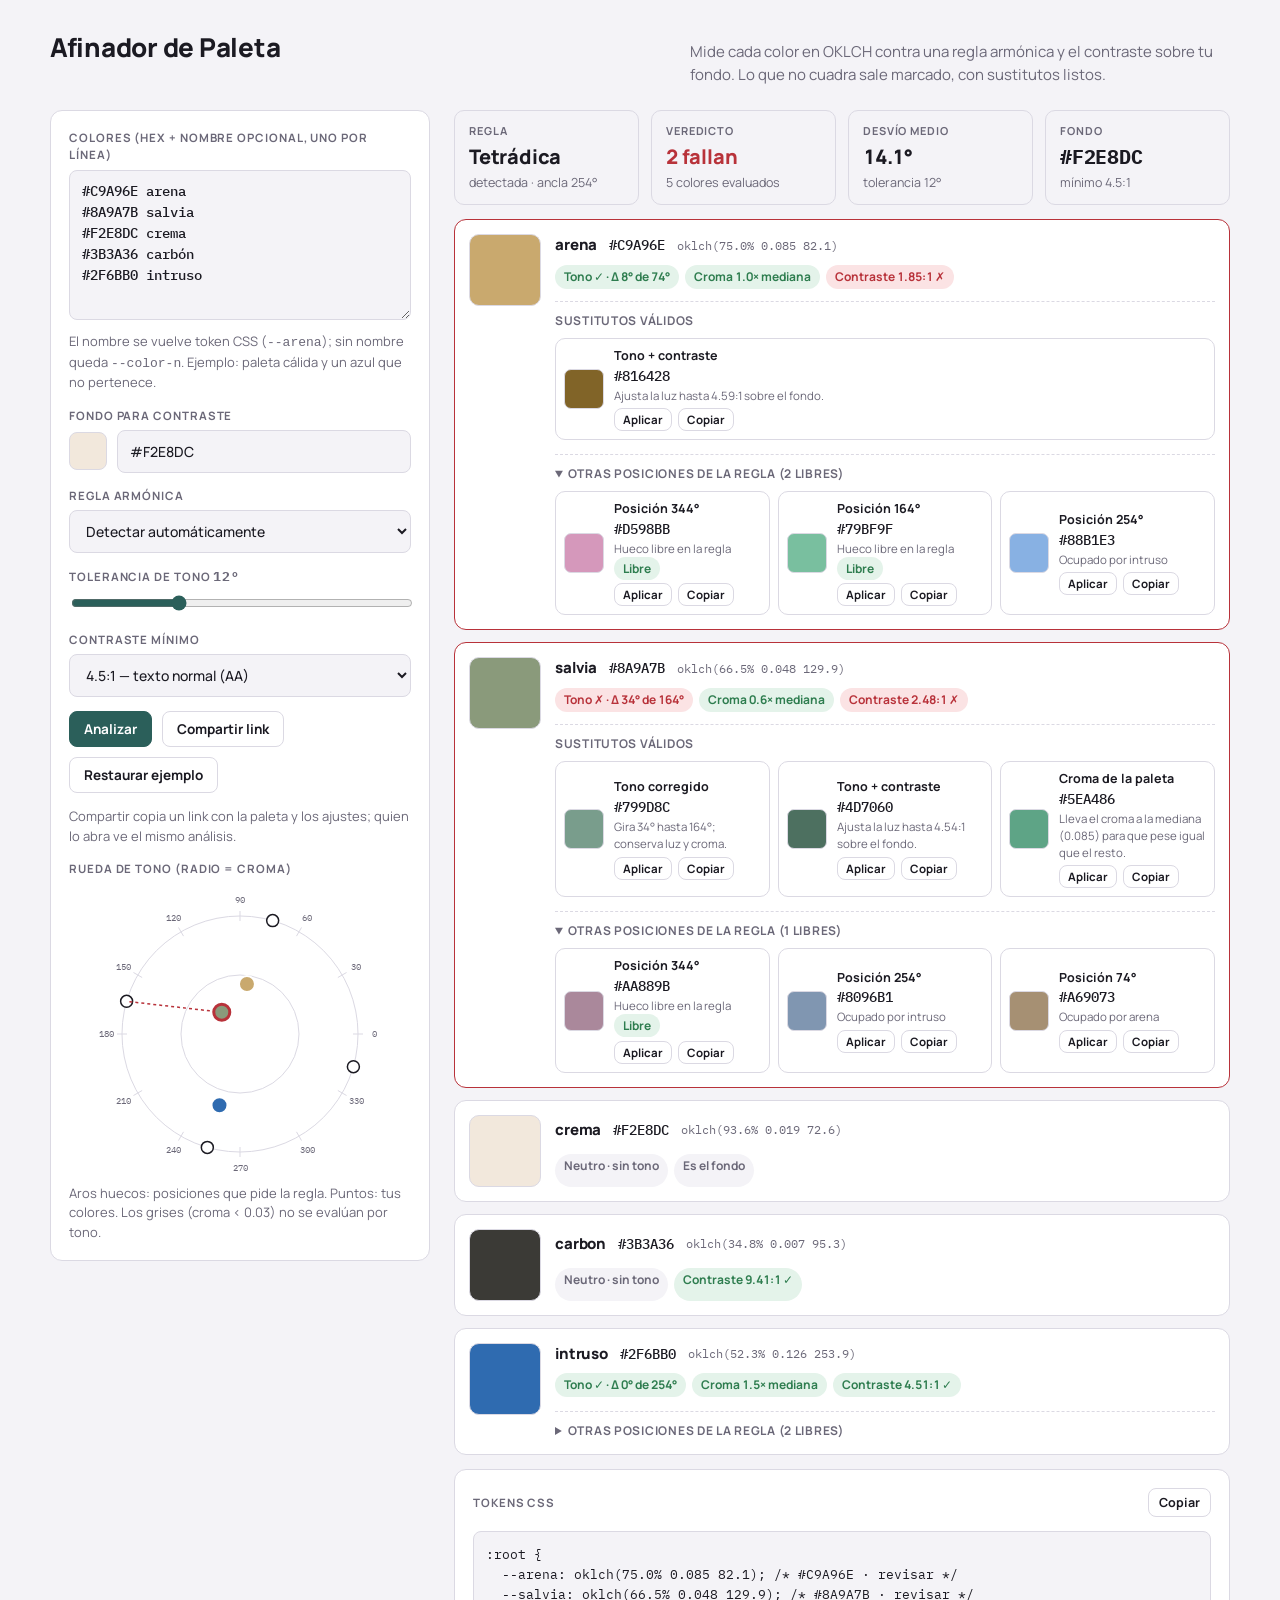
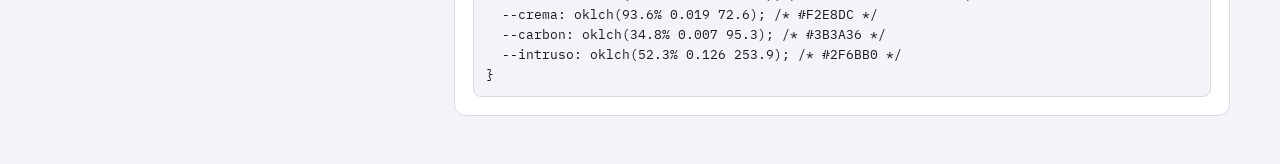
==== index.html @ 5dd2b8cd "Tokens con nombre: "#hex nombre" por línea El nombre se vuelve token CSS (--arena); sin nombre queda" ====
<!doctype html>
<html lang="es">
<head>
  <meta charset="utf-8">
  <meta name="viewport" content="width=device-width, initial-scale=1, viewport-fit=cover">
  <title>Afinador de Paleta</title>
  <meta name="description" content="Valida la armonía y el contraste de una paleta de colores en OKLCH y propone sustitutos para los colores que no cuadran.">
  <meta property="og:title" content="Afinador de Paleta">
  <meta property="og:description" content="Armonía + contraste en OKLCH, con sustitutos listos para aplicar.">
  <link rel="icon" href="data:image/svg+xml,%3Csvg xmlns='http://www.w3.org/2000/svg' viewBox='0 0 32 32'%3E%3Ccircle cx='16' cy='16' r='14' fill='%232B5F5A'/%3E%3Ccircle cx='16' cy='16' r='5' fill='%23F4F3F7'/%3E%3C/svg%3E">
  <link rel="preconnect" href="https://fonts.googleapis.com">
  <link rel="preconnect" href="https://fonts.gstatic.com" crossorigin>
  <link rel="stylesheet" href="https://fonts.googleapis.com/css2?family=Manrope:wght@500;600;700;800&family=IBM+Plex+Mono:wght@400;500&display=swap">
  <link rel="stylesheet" href="style.css">
</head>
<body>
<div class="wrap">
  <header>
    <h1>Afinador de Paleta</h1>
    <p>Mide cada color en OKLCH contra una regla armónica y el contraste sobre tu fondo. Lo que no cuadra sale marcado, con sustitutos listos.</p>
  </header>

  <div class="layout">
    <aside class="panel stack">
      <div>
        <label class="lbl" for="colors">Colores (hex + nombre opcional, uno por línea)</label>
        <textarea id="colors" spellcheck="false">#C9A96E arena
#8A9A7B salvia
#F2E8DC crema
#3B3A36 carbón
#2F6BB0 intruso</textarea>
        <p class="hint" style="margin-top:6px">El nombre se vuelve token CSS (<code>--arena</code>); sin nombre queda <code>--color-n</code>. Ejemplo: paleta cálida y un azul que no pertenece.</p>
      </div>
      <div>
        <label class="lbl" for="bg">Fondo para contraste</label>
        <div class="row">
          <div class="swatch-in" id="bgSw"></div>
          <input class="grow" type="text" id="bg" value="#F2E8DC" spellcheck="false">
        </div>
      </div>
      <div>
        <label class="lbl" for="rule">Regla armónica</label>
        <select id="rule">
          <option value="auto">Detectar automáticamente</option>
          <option value="mono">Monocromática</option>
          <option value="analog">Análoga (±30°)</option>
          <option value="comp">Complementaria (180°)</option>
          <option value="split">Complementaria dividida (150° / 210°)</option>
          <option value="tri">Triádica (120°)</option>
          <option value="tetra">Tetrádica (90°)</option>
        </select>
      </div>
      <div>
        <label class="lbl" for="tol">Tolerancia de tono <span class="tol-val" id="tolVal">12°</span></label>
        <input type="range" id="tol" min="4" max="30" step="1" value="12">
      </div>
      <div>
        <label class="lbl" for="wcag">Contraste mínimo</label>
        <select id="wcag">
          <option value="3">3:1 — texto grande / UI (AA)</option>
          <option value="4.5" selected>4.5:1 — texto normal (AA)</option>
          <option value="7">7:1 — texto normal (AAA)</option>
        </select>
      </div>
      <div class="row">
        <button class="primary" id="run">Analizar</button>
        <button id="share">Compartir link</button>
        <button id="reset">Restaurar ejemplo</button>
      </div>
      <p class="hint">Compartir copia un link con la paleta y los ajustes; quien lo abra ve el mismo análisis.</p>
      <div>
        <label class="lbl">Rueda de tono (radio = croma)</label>
        <svg class="wheel" id="wheel" viewBox="0 0 300 300" role="img" aria-label="Rueda de tono con los colores de la paleta"></svg>
        <p class="hint">Aros huecos: posiciones que pide la regla. Puntos: tus colores. Los grises (croma &lt; 0.03) no se evalúan por tono.</p>
      </div>
    </aside>

    <main class="stack">
      <div class="summary" id="summary"></div>
      <div class="cards" id="cards"></div>
      <div class="panel stack">
        <div class="row" style="justify-content:space-between">
          <label class="lbl" style="margin:0">Tokens CSS</label>
          <button class="small" id="copyCss">Copiar</button>
        </div>
        <pre id="css"></pre>
      </div>
    </main>
  </div>
</div>
<div class="toast" id="toast">Copiado</div>
<script src="app.js"></script>
</body>
</html>
---- style.css ----
:root { color-scheme: light; padding-top: env(safe-area-inset-top, 0px); padding-bottom: env(safe-area-inset-bottom, 0px); }
body { margin: 0; }
img { max-width: 100%; }
[hidden] { display: none !important; }

/* Layout: two-column workbench — controls + rueda a la izquierda, veredicto por color a la derecha; apila en móvil */
  :root {
    --bg: #F4F3F7;
    --panel: #FFFFFF;
    --fg: #1B1A22;
    --muted: #6B6878;
    --line: #DBD9E3;
    --accent: #2B5F5A;
    --accent-ink: #FFFFFF;
    --ok: #2E7D4F;
    --warn: #B7791F;
    --bad: #B8323A;
    --ok-bg: #E4F3EA;
    --warn-bg: #FBF0DA;
    --bad-bg: #FBE3E4;
    --font: "Manrope", "Avenir Next", "Segoe UI", system-ui, sans-serif;
    --mono: "IBM Plex Mono", "SFMono-Regular", Menlo, Consolas, monospace;
  }
  @media (prefers-color-scheme: dark) {
    :root:not([data-theme="light"]) {
      --bg: #15141A; --panel: #1E1D25; --fg: #ECEAF2; --muted: #9D9AAB; --line: #33313D;
      --accent: #7FC7BE; --accent-ink: #0F1F1D;
      --ok: #6FCB93; --warn: #E2B35A; --bad: #F08A90;
      --ok-bg: #1D3327; --warn-bg: #3A2E14; --bad-bg: #3D1F22;
      color-scheme: dark;
    }
  }
  :root[data-theme="dark"] {
    --bg: #15141A; --panel: #1E1D25; --fg: #ECEAF2; --muted: #9D9AAB; --line: #33313D;
    --accent: #7FC7BE; --accent-ink: #0F1F1D;
    --ok: #6FCB93; --warn: #E2B35A; --bad: #F08A90;
    --ok-bg: #1D3327; --warn-bg: #3A2E14; --bad-bg: #3D1F22;
    color-scheme: dark;
  }
  * { box-sizing: border-box; }
  body {
    background: var(--bg); color: var(--fg); font-family: var(--font); font-size: 15px; line-height: 1.5;
    padding-left: max(16px, env(safe-area-inset-left, 0px));
    padding-right: max(16px, env(safe-area-inset-right, 0px));
    padding-block: 28px 48px;
  }
  .wrap { max-width: 1180px; margin: 0 auto; display: grid; gap: 24px; }
  header { display: flex; flex-wrap: wrap; align-items: baseline; justify-content: space-between; gap: 8px 24px; }
  h1 { font-size: 26px; font-weight: 800; letter-spacing: -0.01em; margin: 0; text-wrap: balance; }
  header p { margin: 0; color: var(--muted); max-width: 60ch; }
  .layout { display: grid; grid-template-columns: minmax(300px, 380px) 1fr; gap: 24px; align-items: start; }
  @media (max-width: 820px) { .layout { grid-template-columns: 1fr; } }
  .panel { background: var(--panel); border: 1px solid var(--line); border-radius: 12px; padding: 18px; min-width: 0; }
  .stack { display: grid; gap: 14px; }
  label.lbl { display: block; font-size: 11.5px; font-weight: 700; letter-spacing: 0.08em; text-transform: uppercase; color: var(--muted); margin-bottom: 6px; }
  textarea, select, input[type="text"] {
    width: 100%; font: 500 14px/1.5 var(--mono); color: var(--fg); background: var(--bg);
    border: 1px solid var(--line); border-radius: 8px; padding: 10px 12px;
  }
  textarea { min-height: 150px; resize: vertical; }
  select, input[type="text"] { font-family: var(--font); }
  input[type="range"] { width: 100%; accent-color: var(--accent); }
  :is(textarea, select, input, button):focus-visible { outline: 2px solid var(--accent); outline-offset: 2px; }
  .row { display: flex; gap: 10px; align-items: center; flex-wrap: wrap; }
  .row > * { min-width: 0; }
  .grow { flex: 1 1 120px; }
  .swatch-in { width: 38px; height: 38px; border-radius: 8px; border: 1px solid var(--line); flex: none; }
  button {
    font: 700 13.5px var(--font); color: var(--fg); background: var(--panel); border: 1px solid var(--line);
    border-radius: 8px; padding: 8px 14px; cursor: pointer;
  }
  button.primary { background: var(--accent); color: var(--accent-ink); border-color: var(--accent); }
  button.small { padding: 5px 10px; font-size: 12.5px; }
  button:hover { filter: brightness(0.96); }
  .tol-val { font-family: var(--mono); font-size: 13px; color: var(--muted); font-variant-numeric: tabular-nums; }
  .hint { font-size: 13px; color: var(--muted); margin: 0; }

  /* Rueda */
  .wheel { width: 100%; max-width: 300px; margin: 0 auto; display: block; }
  .wheel text { font-family: var(--mono); font-size: 9px; fill: var(--muted); }
  .wheel .ring { fill: none; stroke: var(--line); stroke-width: 1; }
  .wheel .tick { stroke: var(--line); }
  .wheel .target { fill: var(--panel); stroke: var(--fg); stroke-width: 1.5; }
  .wheel .dot { stroke: var(--panel); stroke-width: 2; }
  .wheel .dot.bad { stroke: var(--bad); stroke-width: 3; }
  .wheel .link { stroke: var(--bad); stroke-width: 1.5; stroke-dasharray: 3 3; }

  /* Resumen */
  .summary { display: grid; grid-template-columns: repeat(auto-fit, minmax(150px, 1fr)); gap: 12px; }
  .stat { border: 1px solid var(--line); border-radius: 10px; padding: 12px 14px; display: grid; gap: 2px; min-width: 0; }
  .stat .k { font-size: 11px; letter-spacing: 0.08em; text-transform: uppercase; color: var(--muted); font-weight: 700; }
  .stat .v { font-size: 20px; font-weight: 800; letter-spacing: -0.01em; font-variant-numeric: tabular-nums; }
  .stat .s { font-size: 12.5px; color: var(--muted); overflow-wrap: anywhere; }

  /* Tarjetas de color */
  .cards { display: grid; gap: 12px; }
  .card { display: grid; grid-template-columns: 72px 1fr; gap: 14px; border: 1px solid var(--line); border-radius: 12px; padding: 14px; background: var(--panel); min-width: 0; }
  .card.fail { border-color: var(--bad); }
  .card .sw { height: 72px; border-radius: 10px; border: 1px solid var(--line); }
  .card .meta { display: grid; gap: 8px; min-width: 0; }
  .card .top { display: flex; flex-wrap: wrap; align-items: center; gap: 6px 12px; }
  .hex { font-family: var(--mono); font-weight: 500; font-size: 14px; }
  .card .name { font-weight: 800; font-size: 15px; letter-spacing: -0.01em; }
  .okl { font-family: var(--mono); font-size: 12px; color: var(--muted); font-variant-numeric: tabular-nums; }
  .chips { display: flex; flex-wrap: wrap; gap: 6px; }
  .chip { font-size: 12px; font-weight: 700; padding: 3px 9px; border-radius: 999px; font-variant-numeric: tabular-nums; }
  .chip.ok { background: var(--ok-bg); color: var(--ok); }
  .chip.warn { background: var(--warn-bg); color: var(--warn); }
  .chip.bad { background: var(--bad-bg); color: var(--bad); }
  .chip.neutral { background: var(--bg); color: var(--muted); }
  .sugg { display: grid; gap: 8px; margin-top: 4px; padding-top: 10px; border-top: 1px dashed var(--line); }
  .sugg h4 { margin: 0; font-size: 12px; letter-spacing: 0.06em; text-transform: uppercase; color: var(--muted); }
  .opts { display: grid; grid-template-columns: repeat(auto-fit, minmax(170px, 1fr)); gap: 8px; }
  .opt { display: grid; grid-template-columns: 40px 1fr; gap: 10px; align-items: center; border: 1px solid var(--line); border-radius: 10px; padding: 8px; min-width: 0; }
  .opt .sw { height: 40px; border-radius: 7px; border: 1px solid var(--line); }
  .opt .t { font-size: 12.5px; font-weight: 700; }
  .opt .why { font-size: 11.5px; color: var(--muted); }
  .opt .acts { display: flex; gap: 6px; margin-top: 4px; flex-wrap: wrap; }
  .opt .acts button { padding: 3px 8px; font-size: 11.5px; }
  .opt.twin { border-style: dashed; }
  .alts { margin-top: 6px; padding-top: 10px; border-top: 1px dashed var(--line); }
  .alts summary { cursor: pointer; font-size: 12px; font-weight: 700; letter-spacing: 0.06em; text-transform: uppercase; color: var(--muted); }
  .alts summary:focus-visible { outline: 2px solid var(--accent); outline-offset: 2px; border-radius: 4px; }

  /* Export */
  pre { margin: 0; font: 400 12.5px/1.6 var(--mono); background: var(--bg); border: 1px solid var(--line); border-radius: 8px; padding: 12px; overflow-x: auto; }
  .toast { position: fixed; left: 50%; bottom: calc(20px + env(safe-area-inset-bottom, 0px)); transform: translateX(-50%); background: var(--fg); color: var(--bg); padding: 8px 14px; border-radius: 999px; font-size: 13px; font-weight: 700; opacity: 0; transition: opacity .2s; pointer-events: none; }
  .toast.show { opacity: 1; }
  @media (prefers-reduced-motion: reduce) { .toast { transition: none; } }
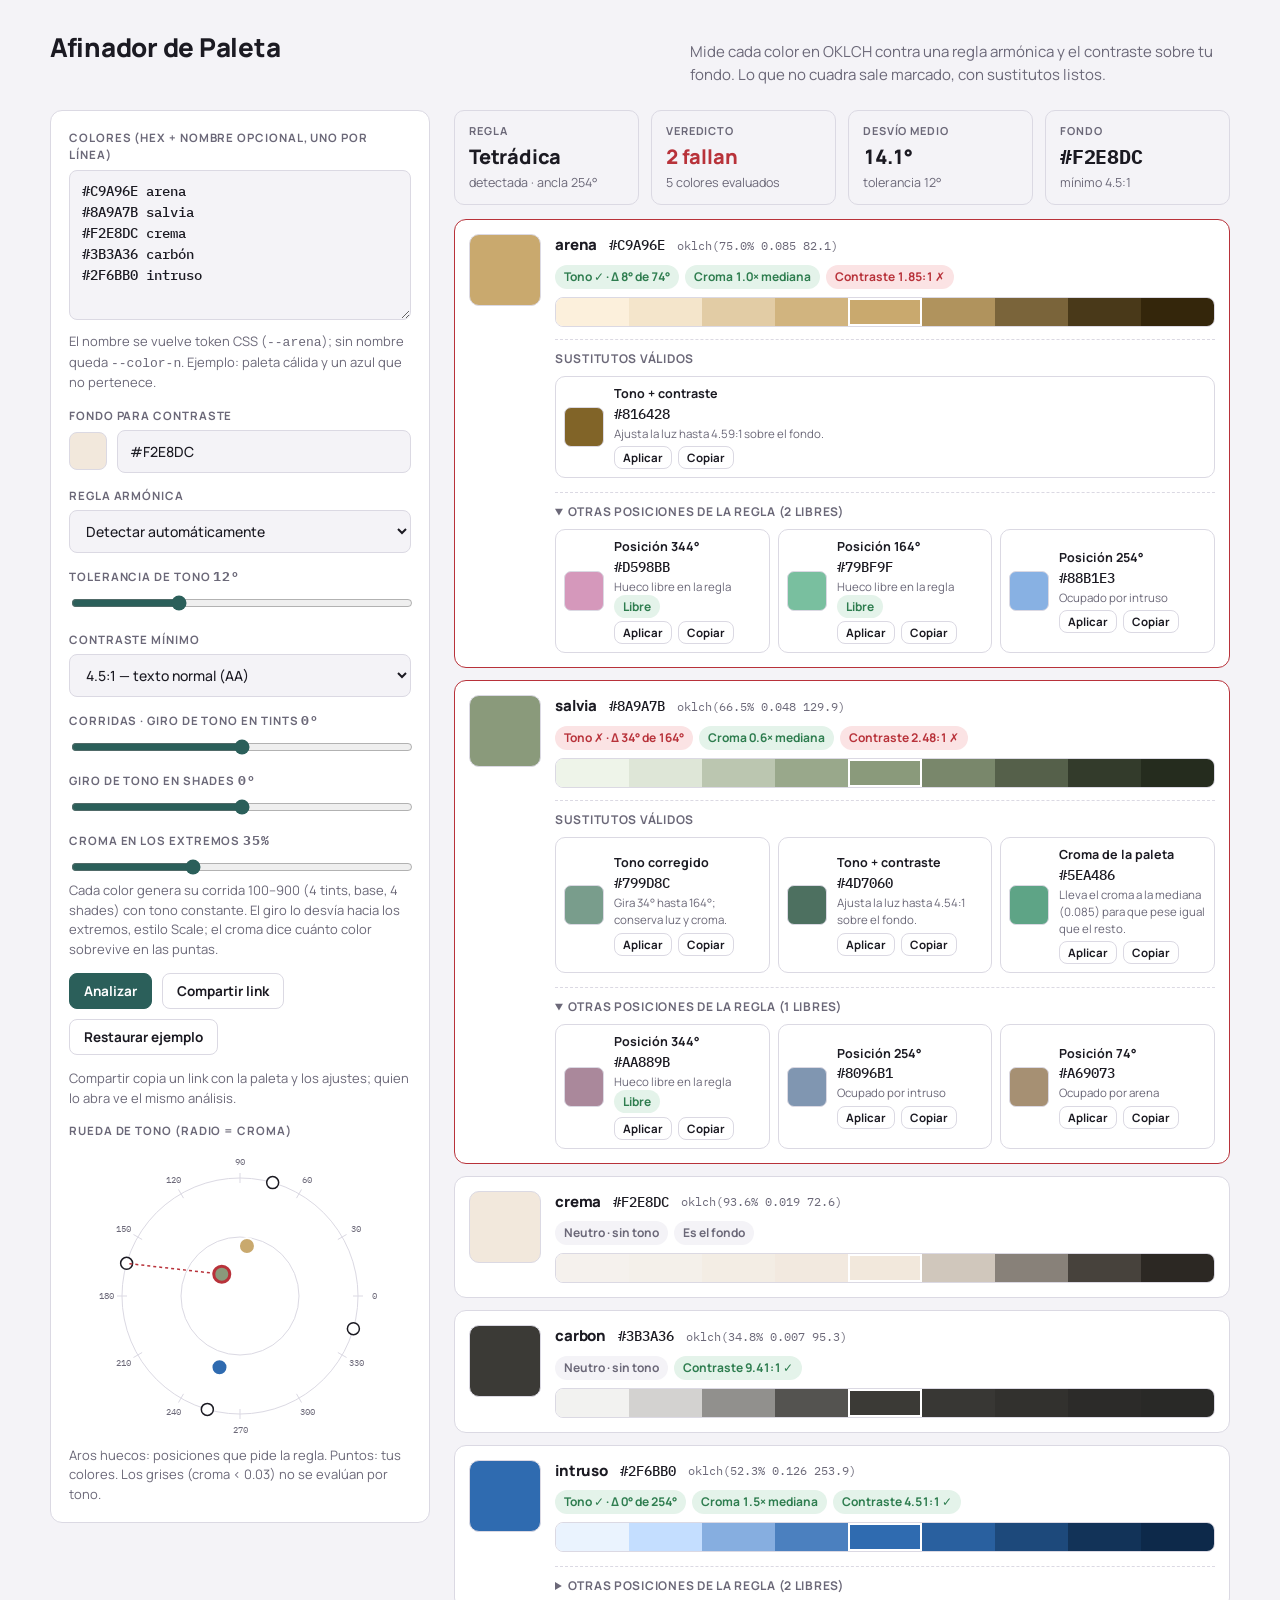
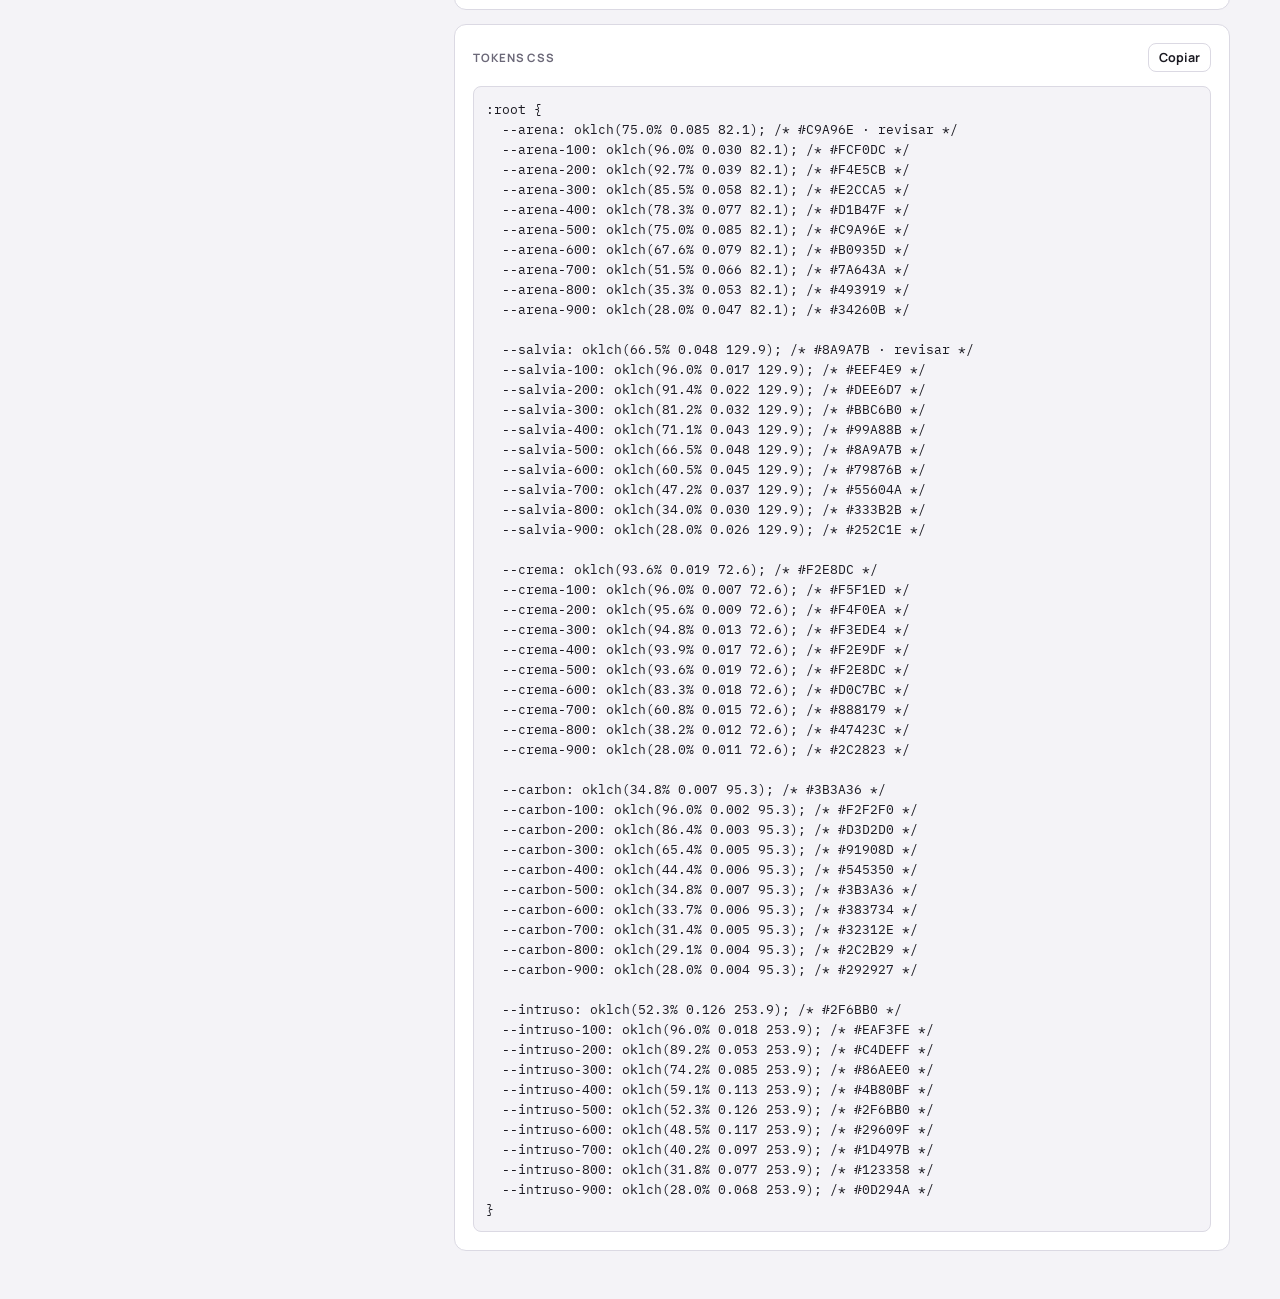
==== commit 4a43e15f: "Corridas de tints y shades en OKLCH (100-900) Cada color genera 4 tints + base + 4 shades con tono c" ====
--- a/index.html
+++ b/index.html
@@ -62,6 +62,15 @@
           <option value="7">7:1 — texto normal (AAA)</option>
         </select>
       </div>
+      <div>
+        <label class="lbl" for="ht">Corridas · giro de tono en tints <span class="tol-val" id="htVal">0°</span></label>
+        <input type="range" id="ht" min="-30" max="30" step="1" value="0">
+        <label class="lbl" for="hs" style="margin-top:10px">Giro de tono en shades <span class="tol-val" id="hsVal">0°</span></label>
+        <input type="range" id="hs" min="-30" max="30" step="1" value="0">
+        <label class="lbl" for="cx" style="margin-top:10px">Croma en los extremos <span class="tol-val" id="cxVal">35%</span></label>
+        <input type="range" id="cx" min="0" max="100" step="5" value="35">
+        <p class="hint">Cada color genera su corrida 100–900 (4 tints, base, 4 shades) con tono constante. El giro lo desvía hacia los extremos, estilo Scale; el croma dice cuánto color sobrevive en las puntas.</p>
+      </div>
       <div class="row">
         <button class="primary" id="run">Analizar</button>
         <button id="share">Compartir link</button>
--- a/style.css
+++ b/style.css
@@ -103,6 +103,10 @@
   .card .name { font-weight: 800; font-size: 15px; letter-spacing: -0.01em; }
   .okl { font-family: var(--mono); font-size: 12px; color: var(--muted); font-variant-numeric: tabular-nums; }
   .chips { display: flex; flex-wrap: wrap; gap: 6px; }
+  .ramp { display: flex; border-radius: 8px; overflow: hidden; border: 1px solid var(--line); }
+  .ramp .rstep { flex: 1 1 0; height: 28px; min-width: 0; padding: 0; border: none; border-radius: 0; cursor: pointer; }
+  .ramp .rstep.base { box-shadow: inset 0 0 0 2px var(--panel); }
+  .ramp .rstep:hover { filter: none; box-shadow: inset 0 0 0 2px var(--fg); }
   .chip { font-size: 12px; font-weight: 700; padding: 3px 9px; border-radius: 999px; font-variant-numeric: tabular-nums; }
   .chip.ok { background: var(--ok-bg); color: var(--ok); }
   .chip.warn { background: var(--warn-bg); color: var(--warn); }
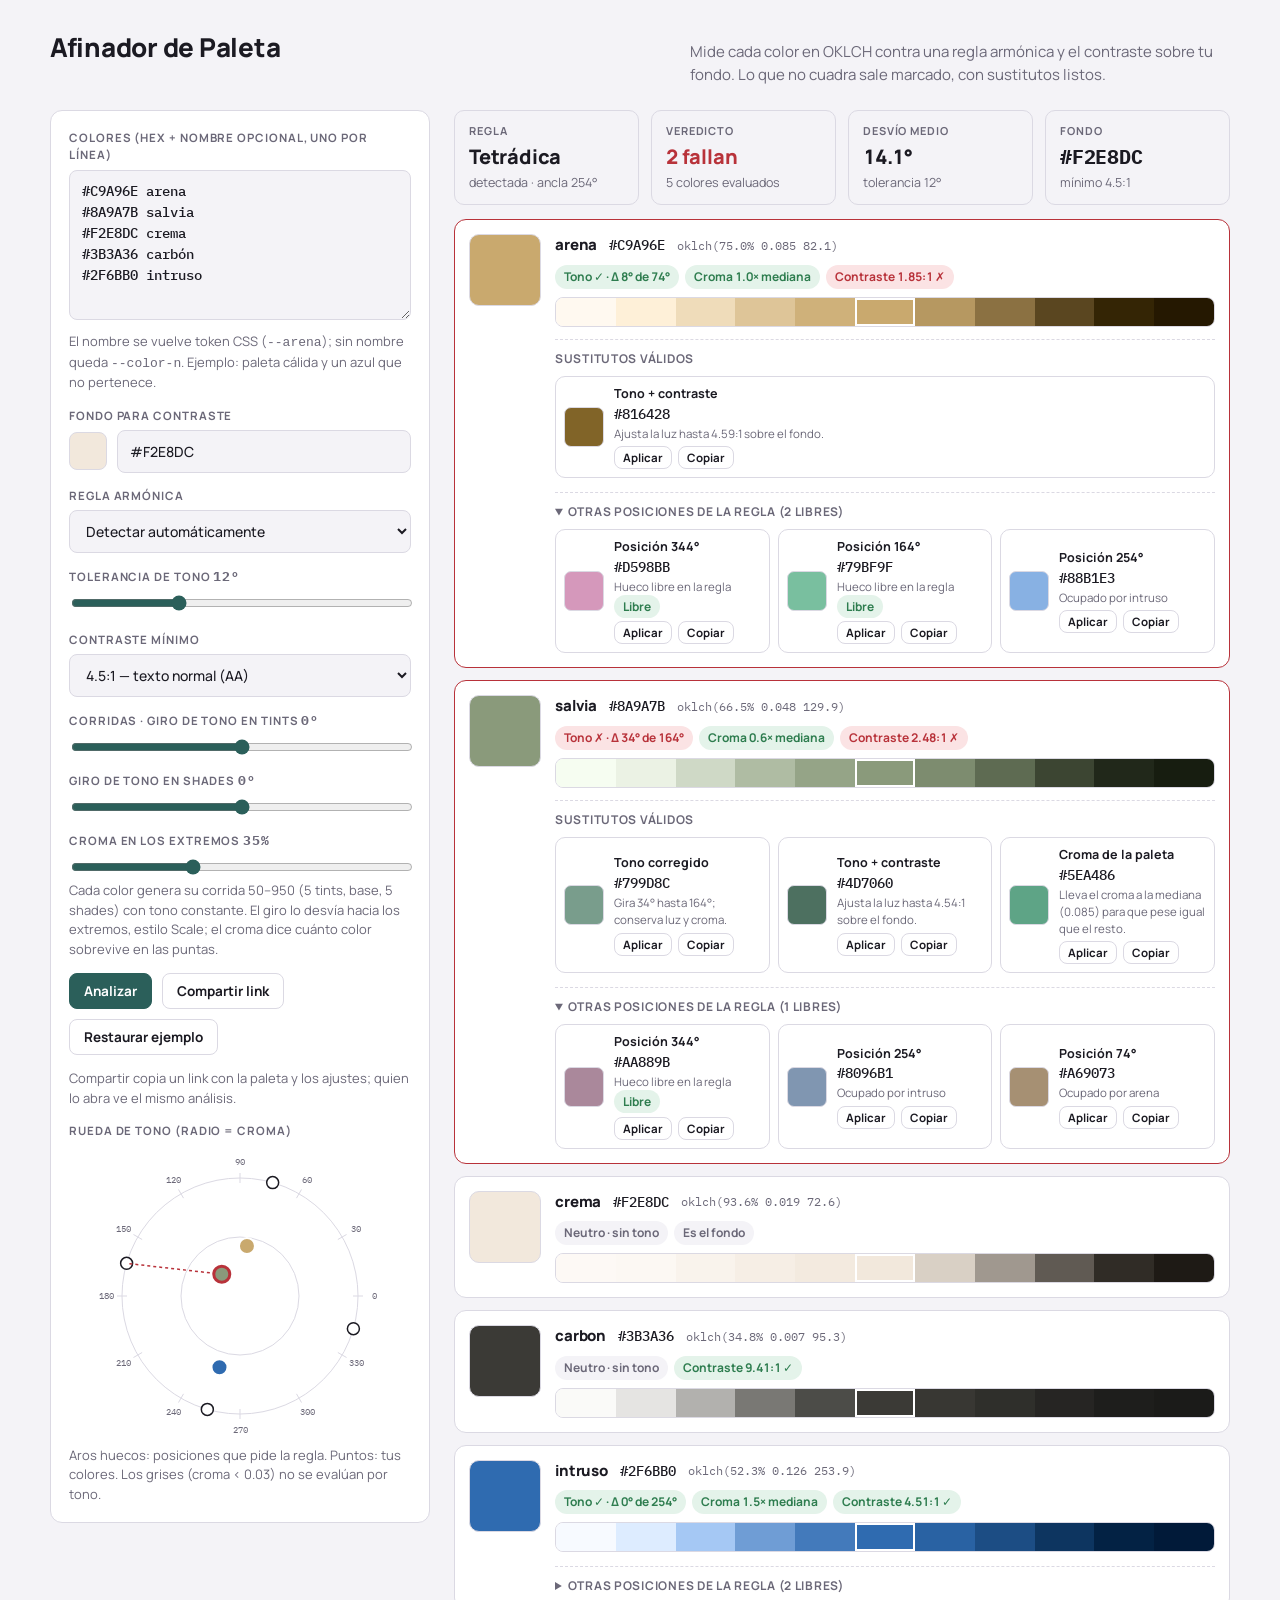
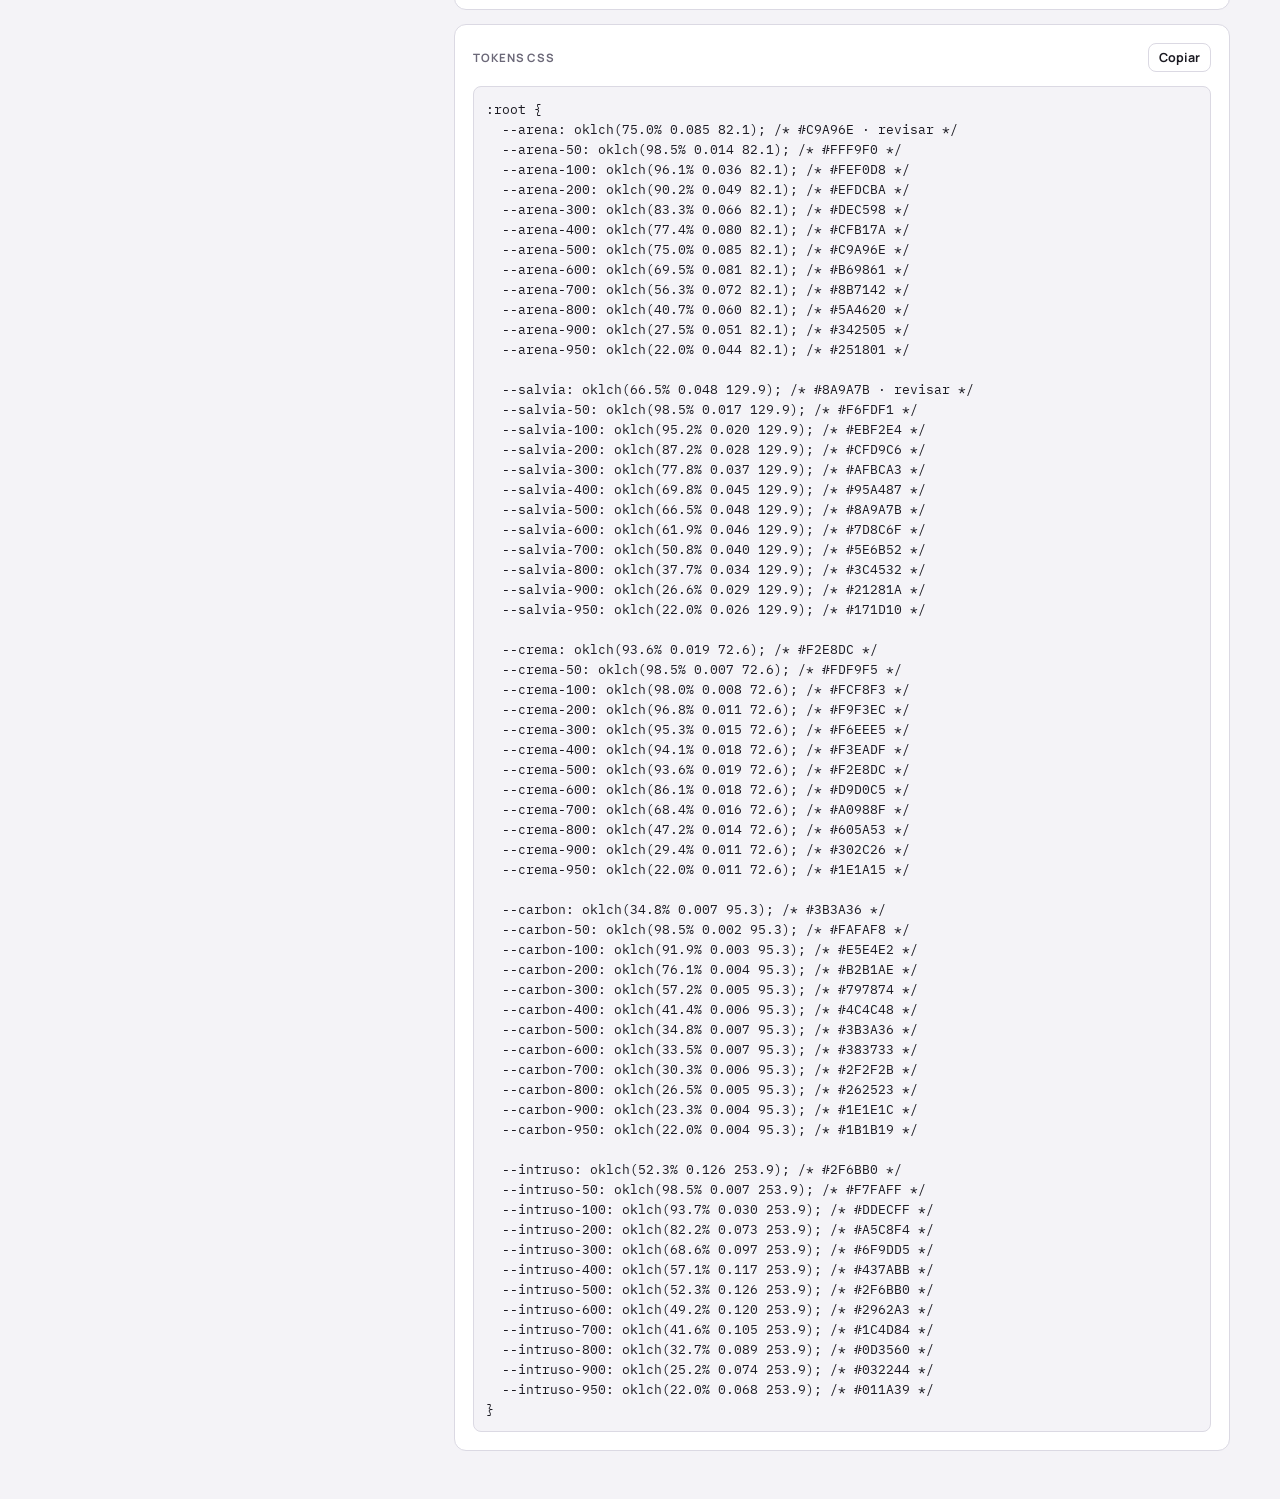
==== commit 5f068f5f: "Corridas a 50-950: 11 pasos por color Se agregan los extremos 50 (L 98.5%, fondo tintado) y 950 (L 2" ====
--- a/index.html
+++ b/index.html
@@ -69,7 +69,7 @@
         <input type="range" id="hs" min="-30" max="30" step="1" value="0">
         <label class="lbl" for="cx" style="margin-top:10px">Croma en los extremos <span class="tol-val" id="cxVal">35%</span></label>
         <input type="range" id="cx" min="0" max="100" step="5" value="35">
-        <p class="hint">Cada color genera su corrida 100–900 (4 tints, base, 4 shades) con tono constante. El giro lo desvía hacia los extremos, estilo Scale; el croma dice cuánto color sobrevive en las puntas.</p>
+        <p class="hint">Cada color genera su corrida 50–950 (5 tints, base, 5 shades) con tono constante. El giro lo desvía hacia los extremos, estilo Scale; el croma dice cuánto color sobrevive en las puntas.</p>
       </div>
       <div class="row">
         <button class="primary" id="run">Analizar</button>
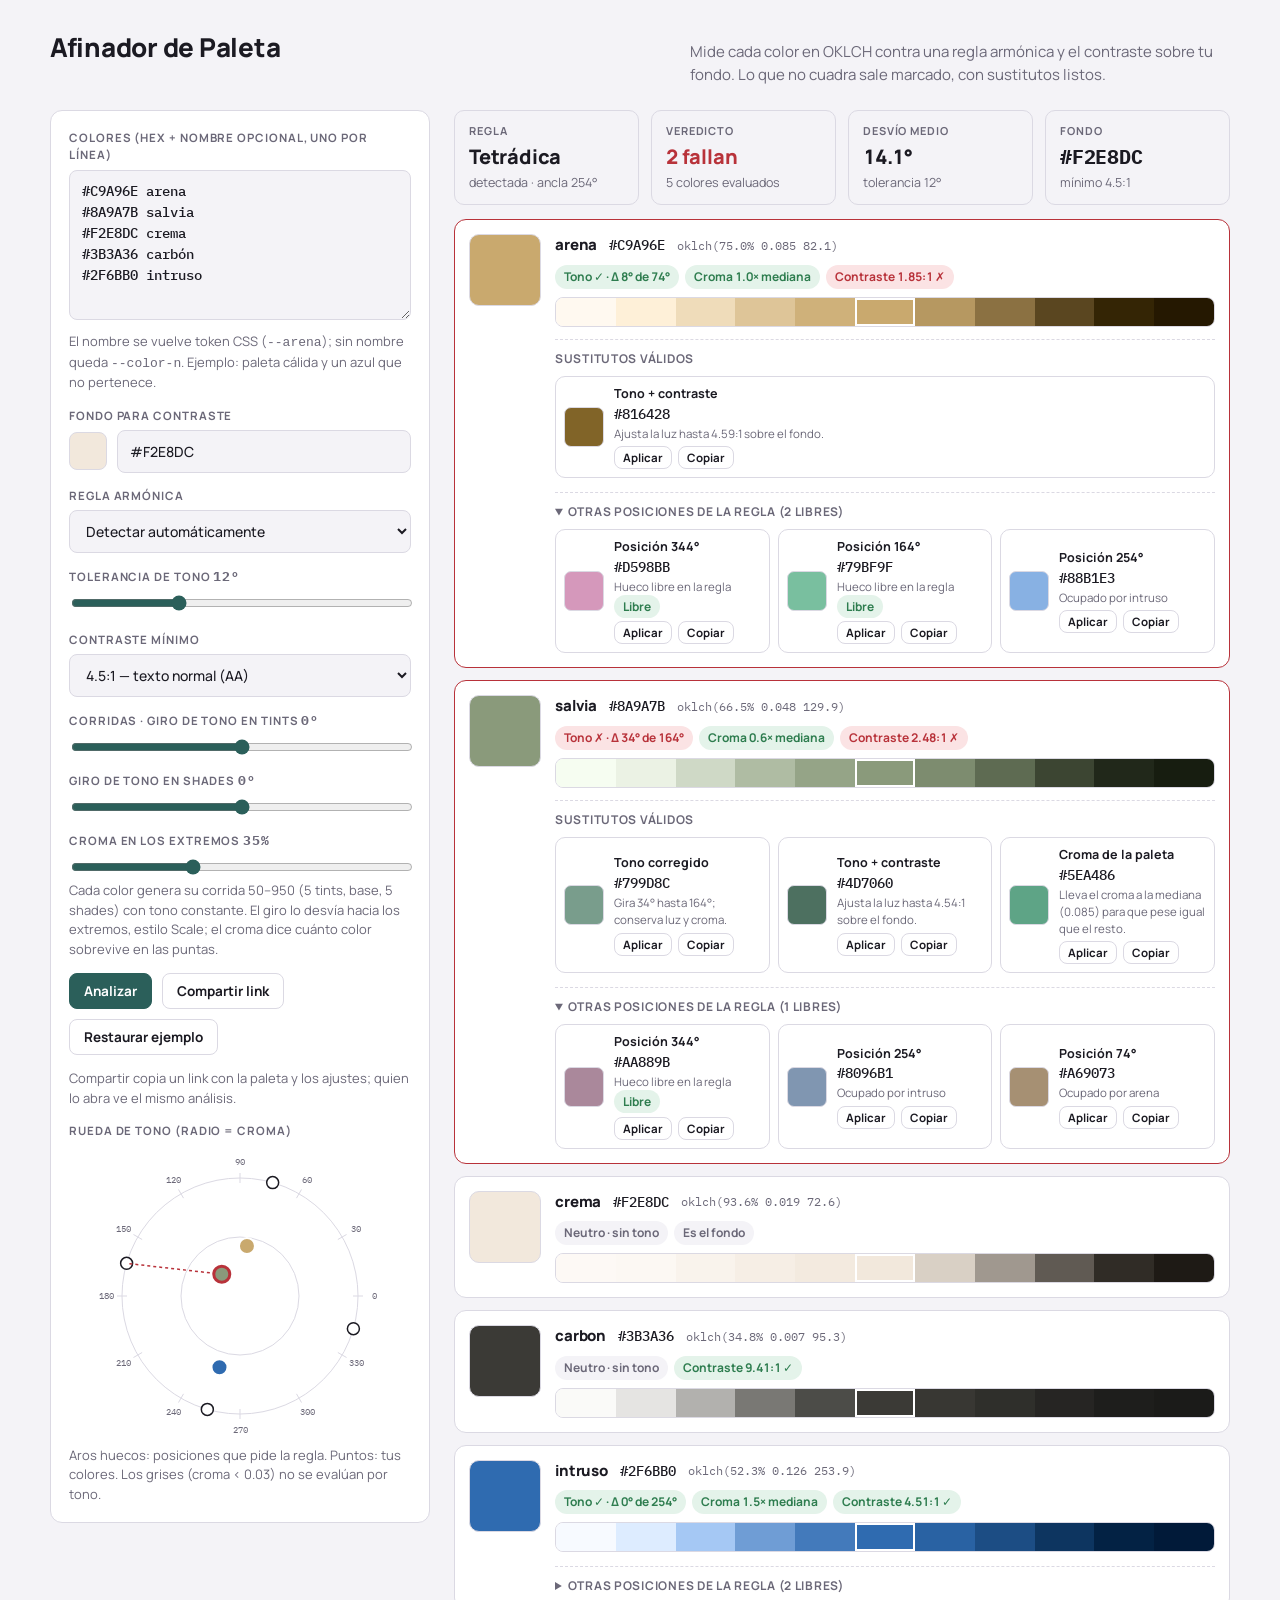
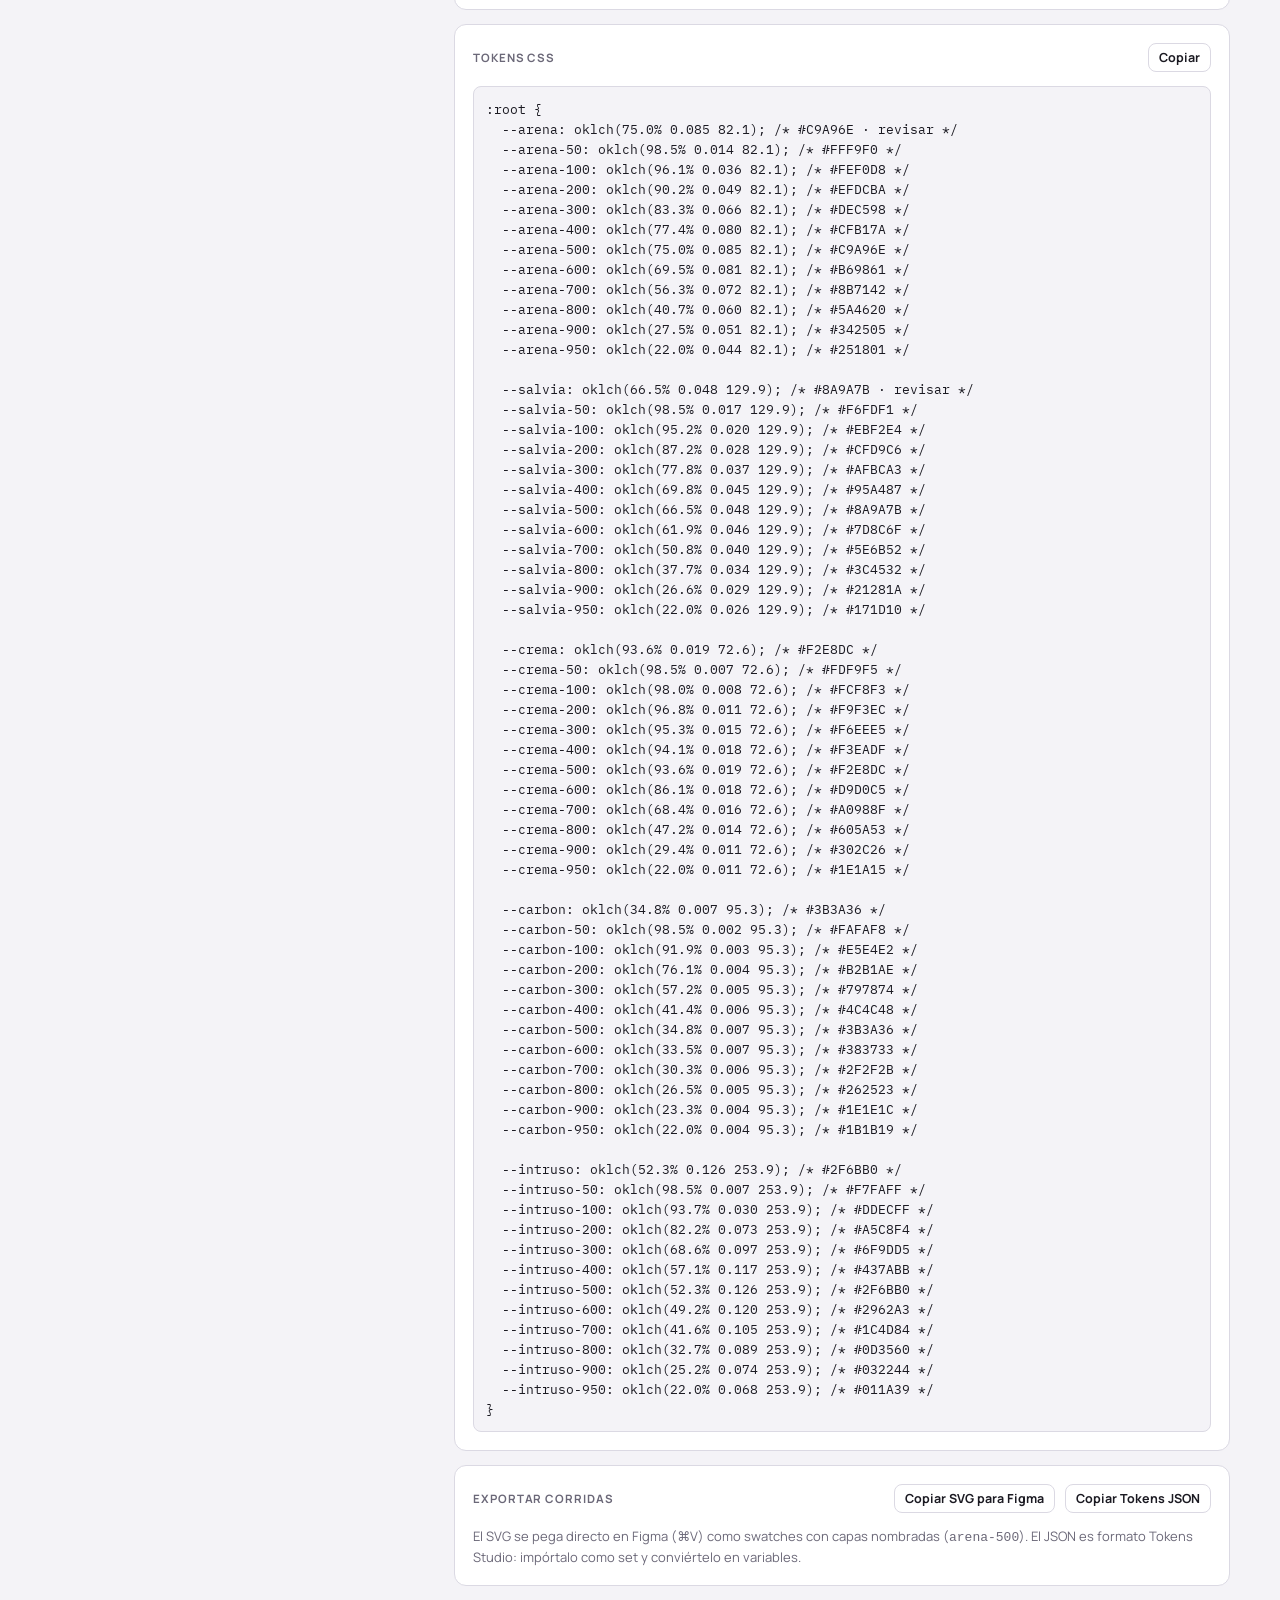
==== commit f5a8b4a2: "Export de corridas: SVG para Figma y Tokens Studio JSON Dos botones en el panel "Exportar corridas":" ====
--- a/index.html
+++ b/index.html
@@ -94,6 +94,16 @@
         </div>
         <pre id="css"></pre>
       </div>
+      <div class="panel stack">
+        <div class="row" style="justify-content:space-between">
+          <label class="lbl" style="margin:0">Exportar corridas</label>
+          <div class="row">
+            <button class="small" id="copySvg">Copiar SVG para Figma</button>
+            <button class="small" id="copyJson">Copiar Tokens JSON</button>
+          </div>
+        </div>
+        <p class="hint">El SVG se pega directo en Figma (⌘V) como swatches con capas nombradas (<code>arena-500</code>). El JSON es formato Tokens Studio: impórtalo como set y conviértelo en variables.</p>
+      </div>
     </main>
   </div>
 </div>
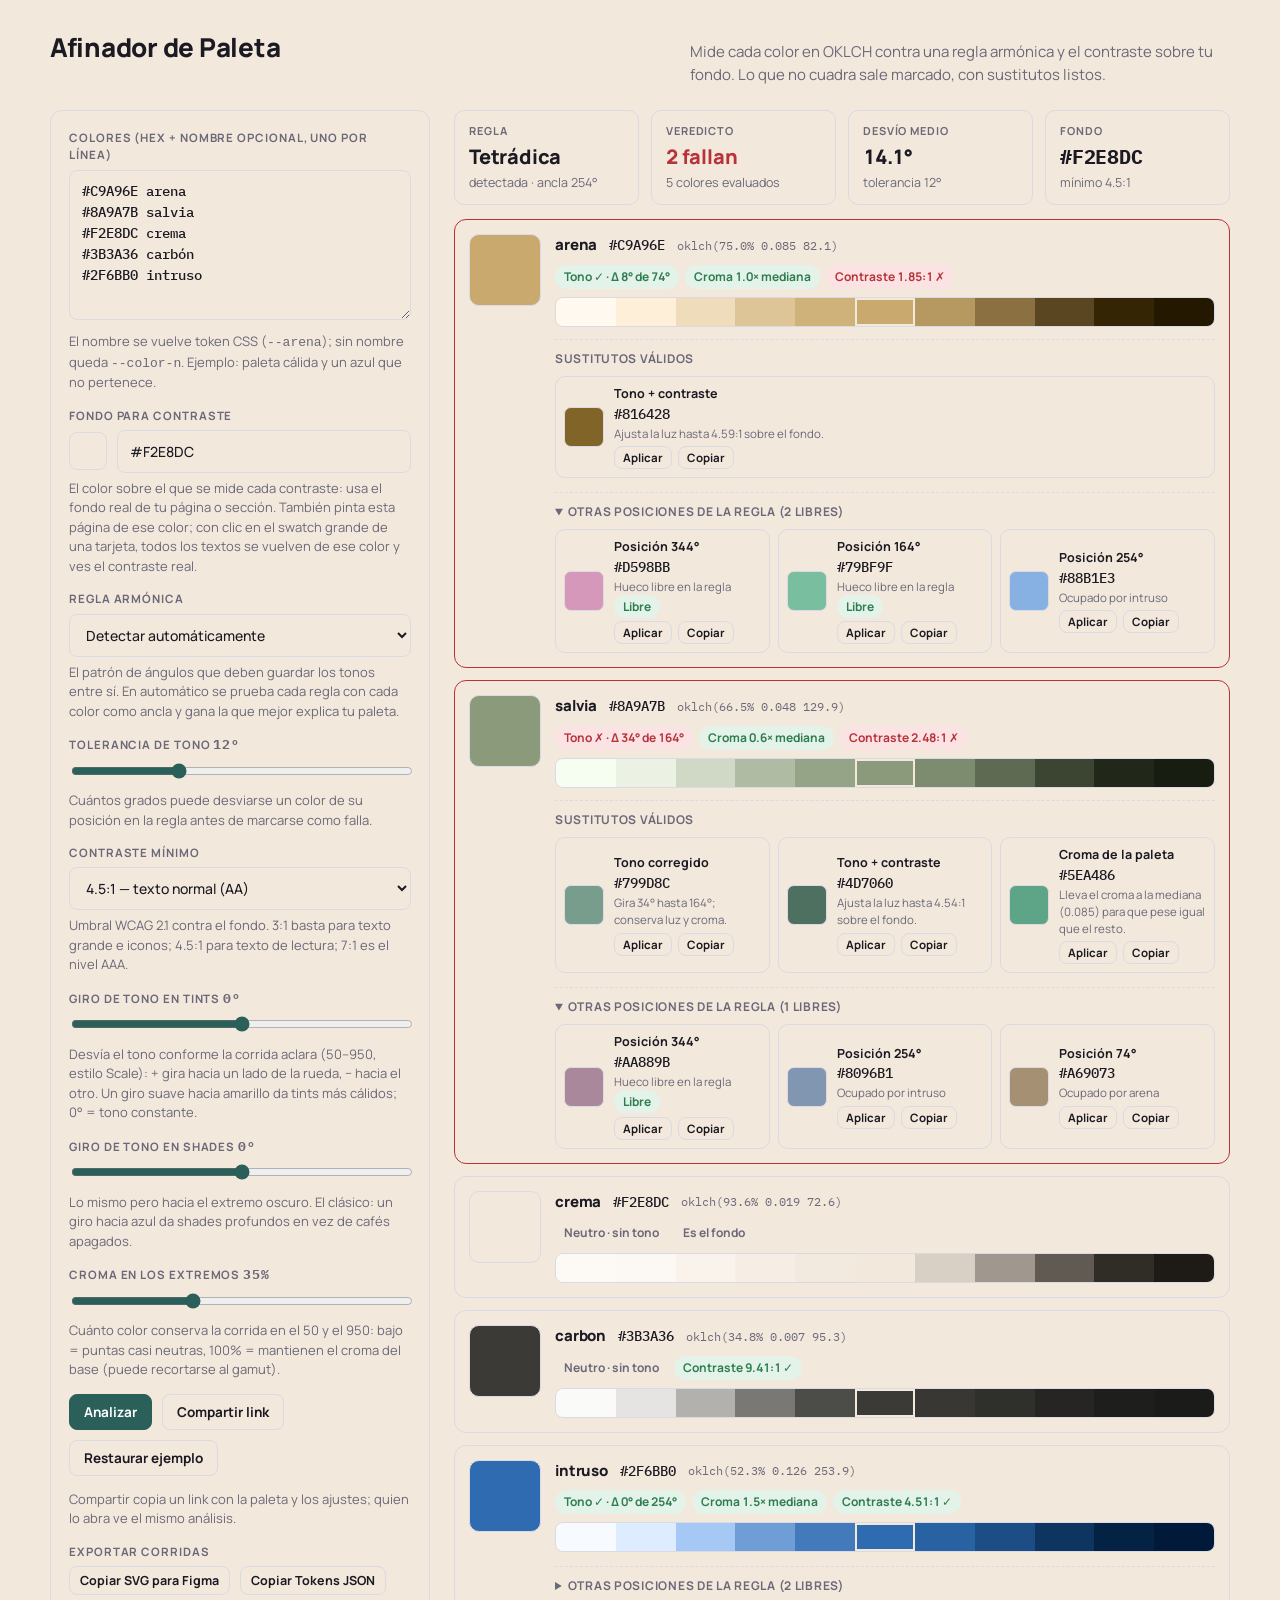
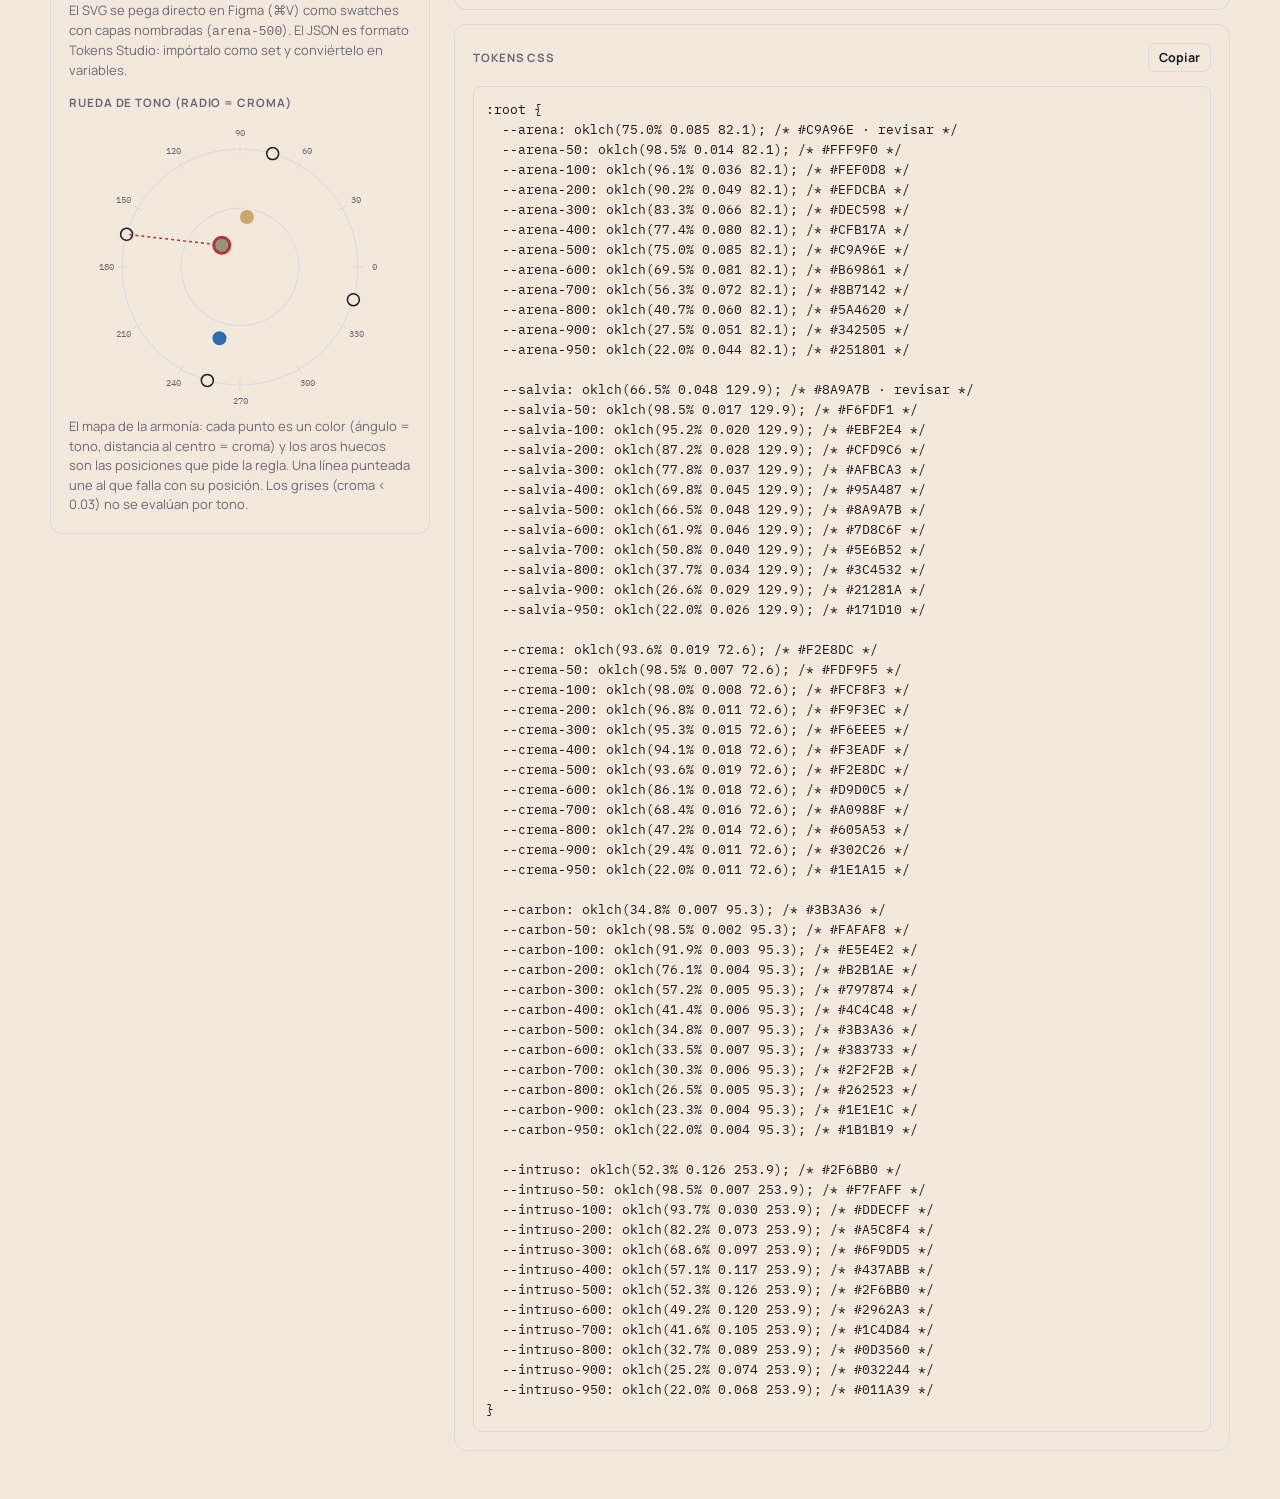
==== commit f2d49644: "Preview en vivo del contraste + descripciones de controles El fondo para contraste ahora pinta la pá" ====
--- a/index.html
+++ b/index.html
@@ -37,6 +37,7 @@
           <div class="swatch-in" id="bgSw"></div>
           <input class="grow" type="text" id="bg" value="#F2E8DC" spellcheck="false">
         </div>
+        <p class="hint" style="margin-top:6px">El color sobre el que se mide cada contraste: usa el fondo real de tu página o sección. También pinta esta página de ese color; con clic en el swatch grande de una tarjeta, todos los textos se vuelven de ese color y ves el contraste real.</p>
       </div>
       <div>
         <label class="lbl" for="rule">Regla armónica</label>
@@ -49,10 +50,12 @@
           <option value="tri">Triádica (120°)</option>
           <option value="tetra">Tetrádica (90°)</option>
         </select>
+        <p class="hint" style="margin-top:6px">El patrón de ángulos que deben guardar los tonos entre sí. En automático se prueba cada regla con cada color como ancla y gana la que mejor explica tu paleta.</p>
       </div>
       <div>
         <label class="lbl" for="tol">Tolerancia de tono <span class="tol-val" id="tolVal">12°</span></label>
         <input type="range" id="tol" min="4" max="30" step="1" value="12">
+        <p class="hint" style="margin-top:6px">Cuántos grados puede desviarse un color de su posición en la regla antes de marcarse como falla.</p>
       </div>
       <div>
         <label class="lbl" for="wcag">Contraste mínimo</label>
@@ -61,15 +64,22 @@
           <option value="4.5" selected>4.5:1 — texto normal (AA)</option>
           <option value="7">7:1 — texto normal (AAA)</option>
         </select>
+        <p class="hint" style="margin-top:6px">Umbral WCAG 2.1 contra el fondo. 3:1 basta para texto grande e iconos; 4.5:1 para texto de lectura; 7:1 es el nivel AAA.</p>
       </div>
       <div>
-        <label class="lbl" for="ht">Corridas · giro de tono en tints <span class="tol-val" id="htVal">0°</span></label>
+        <label class="lbl" for="ht">Giro de tono en tints <span class="tol-val" id="htVal">0°</span></label>
         <input type="range" id="ht" min="-30" max="30" step="1" value="0">
-        <label class="lbl" for="hs" style="margin-top:10px">Giro de tono en shades <span class="tol-val" id="hsVal">0°</span></label>
+        <p class="hint" style="margin-top:6px">Desvía el tono conforme la corrida aclara (50–950, estilo Scale): + gira hacia un lado de la rueda, − hacia el otro. Un giro suave hacia amarillo da tints más cálidos; 0° = tono constante.</p>
+      </div>
+      <div>
+        <label class="lbl" for="hs">Giro de tono en shades <span class="tol-val" id="hsVal">0°</span></label>
         <input type="range" id="hs" min="-30" max="30" step="1" value="0">
-        <label class="lbl" for="cx" style="margin-top:10px">Croma en los extremos <span class="tol-val" id="cxVal">35%</span></label>
+        <p class="hint" style="margin-top:6px">Lo mismo pero hacia el extremo oscuro. El clásico: un giro hacia azul da shades profundos en vez de cafés apagados.</p>
+      </div>
+      <div>
+        <label class="lbl" for="cx">Croma en los extremos <span class="tol-val" id="cxVal">35%</span></label>
         <input type="range" id="cx" min="0" max="100" step="5" value="35">
-        <p class="hint">Cada color genera su corrida 50–950 (5 tints, base, 5 shades) con tono constante. El giro lo desvía hacia los extremos, estilo Scale; el croma dice cuánto color sobrevive en las puntas.</p>
+        <p class="hint" style="margin-top:6px">Cuánto color conserva la corrida en el 50 y el 950: bajo = puntas casi neutras, 100% = mantienen el croma del base (puede recortarse al gamut).</p>
       </div>
       <div class="row">
         <button class="primary" id="run">Analizar</button>
@@ -78,9 +88,17 @@
       </div>
       <p class="hint">Compartir copia un link con la paleta y los ajustes; quien lo abra ve el mismo análisis.</p>
       <div>
+        <label class="lbl">Exportar corridas</label>
+        <div class="row">
+          <button class="small" id="copySvg">Copiar SVG para Figma</button>
+          <button class="small" id="copyJson">Copiar Tokens JSON</button>
+        </div>
+        <p class="hint" style="margin-top:6px">El SVG se pega directo en Figma (⌘V) como swatches con capas nombradas (<code>arena-500</code>). El JSON es formato Tokens Studio: impórtalo como set y conviértelo en variables.</p>
+      </div>
+      <div>
         <label class="lbl">Rueda de tono (radio = croma)</label>
         <svg class="wheel" id="wheel" viewBox="0 0 300 300" role="img" aria-label="Rueda de tono con los colores de la paleta"></svg>
-        <p class="hint">Aros huecos: posiciones que pide la regla. Puntos: tus colores. Los grises (croma &lt; 0.03) no se evalúan por tono.</p>
+        <p class="hint">El mapa de la armonía: cada punto es un color (ángulo = tono, distancia al centro = croma) y los aros huecos son las posiciones que pide la regla. Una línea punteada une al que falla con su posición. Los grises (croma &lt; 0.03) no se evalúan por tono.</p>
       </div>
     </aside>
 
@@ -94,16 +112,6 @@
         </div>
         <pre id="css"></pre>
       </div>
-      <div class="panel stack">
-        <div class="row" style="justify-content:space-between">
-          <label class="lbl" style="margin:0">Exportar corridas</label>
-          <div class="row">
-            <button class="small" id="copySvg">Copiar SVG para Figma</button>
-            <button class="small" id="copyJson">Copiar Tokens JSON</button>
-          </div>
-        </div>
-        <p class="hint">El SVG se pega directo en Figma (⌘V) como swatches con capas nombradas (<code>arena-500</code>). El JSON es formato Tokens Studio: impórtalo como set y conviértelo en variables.</p>
-      </div>
     </main>
   </div>
 </div>
--- a/style.css
+++ b/style.css
@@ -97,6 +97,10 @@
   .card { display: grid; grid-template-columns: 72px 1fr; gap: 14px; border: 1px solid var(--line); border-radius: 12px; padding: 14px; background: var(--panel); min-width: 0; }
   .card.fail { border-color: var(--bad); }
   .card .sw { height: 72px; border-radius: 10px; border: 1px solid var(--line); }
+  .card .sw.selectable { cursor: pointer; }
+  .card .sw.selected { outline: 3px solid var(--accent); outline-offset: 2px; }
+  body { transition: background-color .25s; }
+  @media (prefers-reduced-motion: reduce) { body { transition: none; } }
   .card .meta { display: grid; gap: 8px; min-width: 0; }
   .card .top { display: flex; flex-wrap: wrap; align-items: center; gap: 6px 12px; }
   .hex { font-family: var(--mono); font-weight: 500; font-size: 14px; }
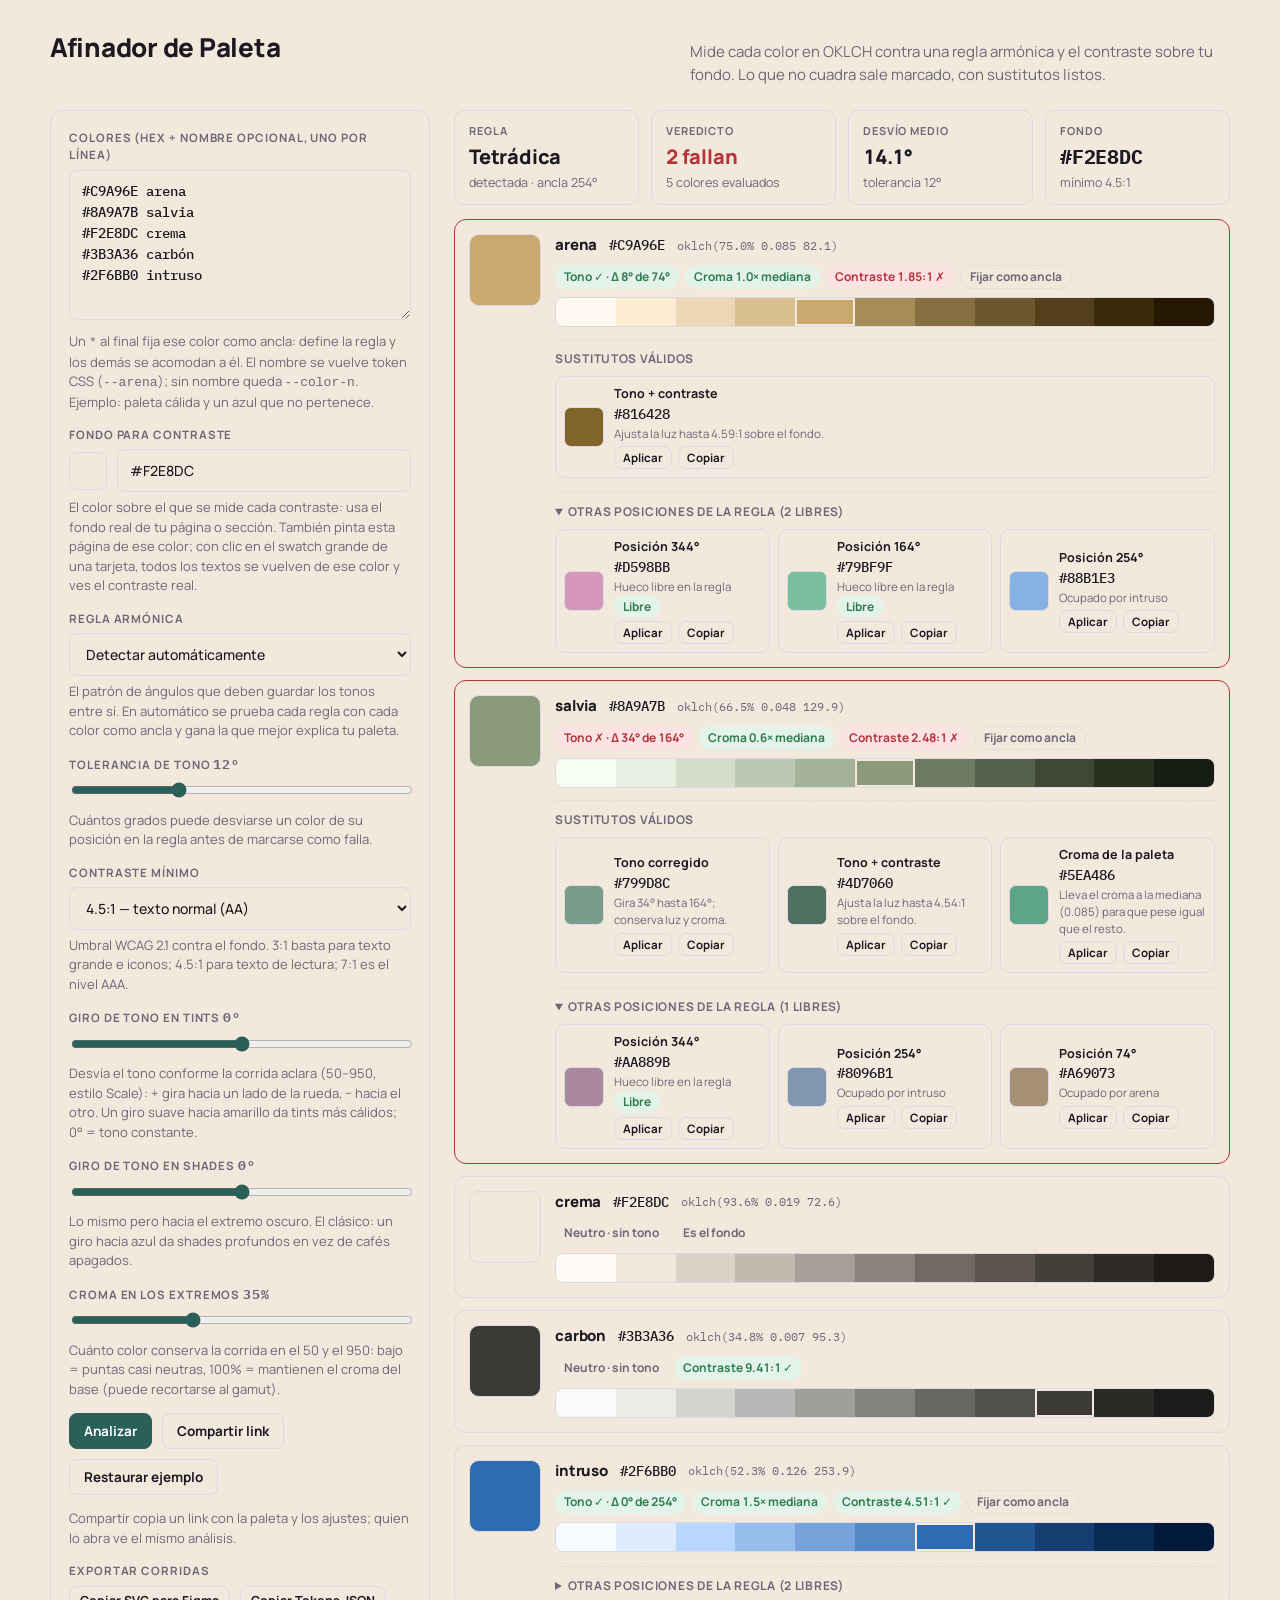
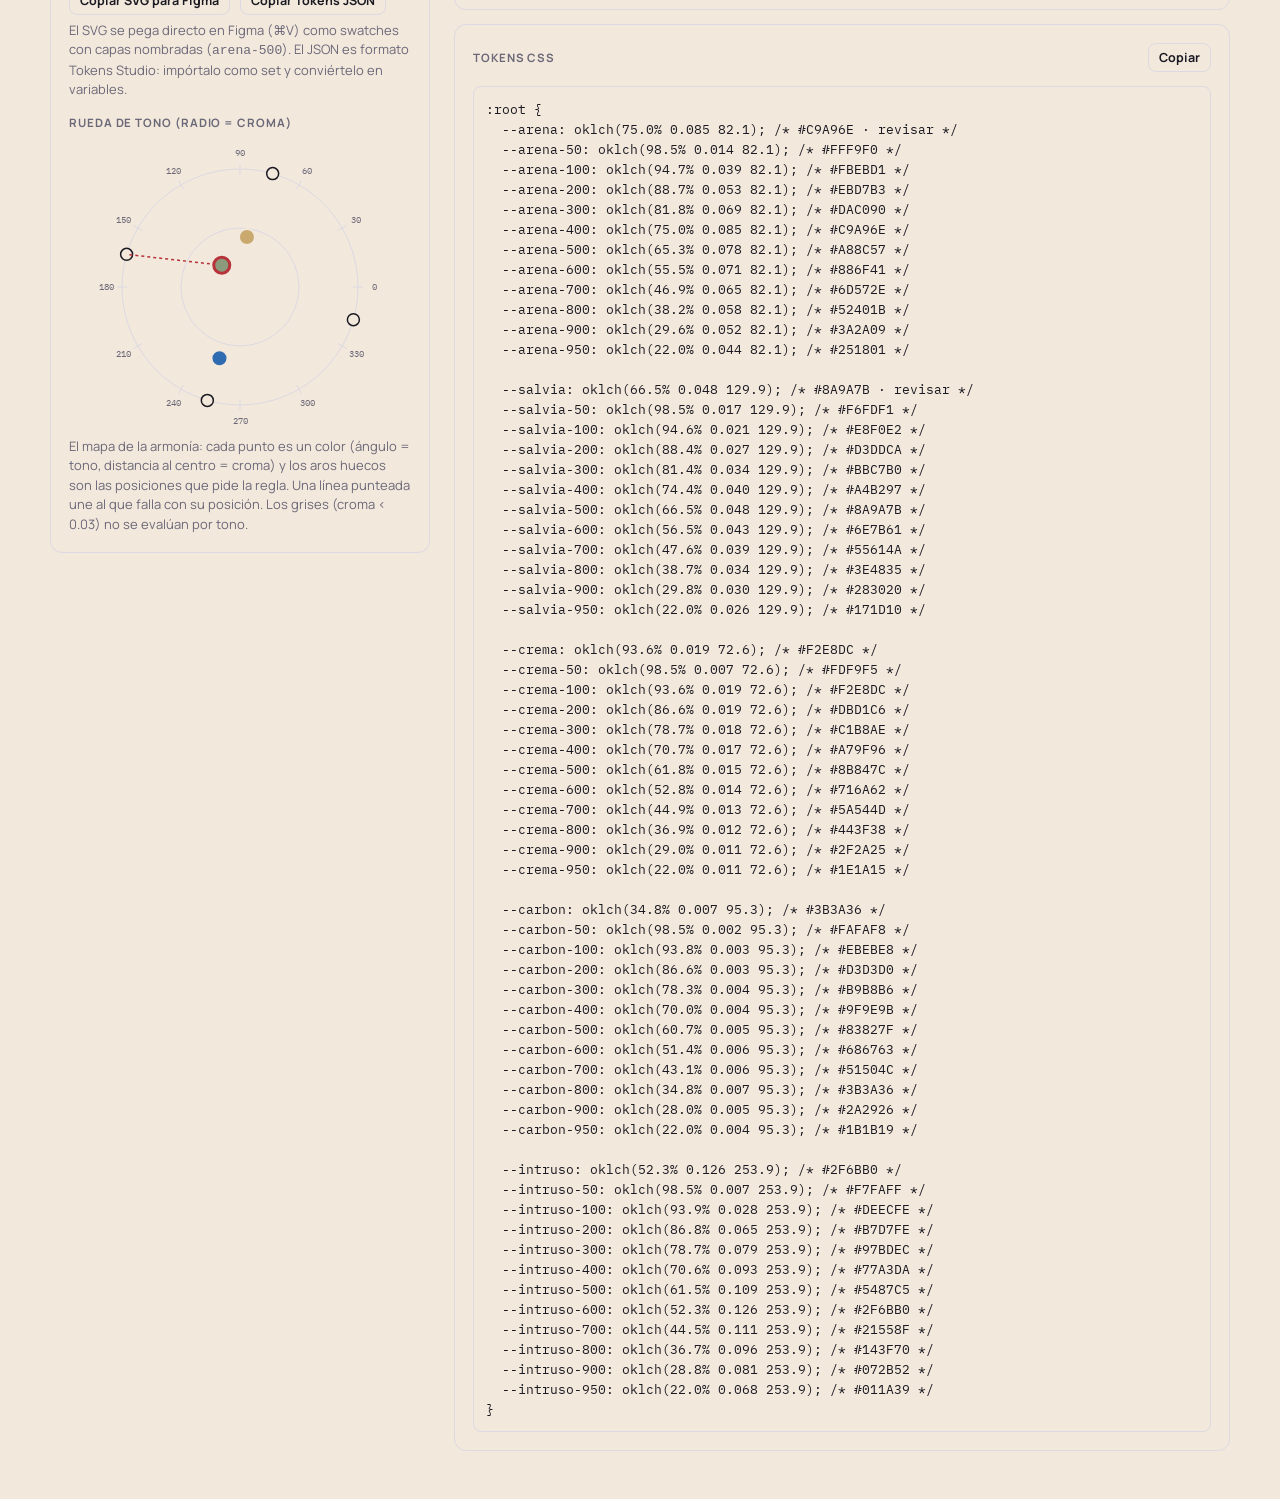
==== commit 830d7288: "Ancla: fijar un color con * para que la regla parta de su tono Co-Authored-By: Claude Fable 5.1 <nor" ====
--- a/index.html
+++ b/index.html
@@ -29,7 +29,7 @@
 #F2E8DC crema
 #3B3A36 carbón
 #2F6BB0 intruso</textarea>
-        <p class="hint" style="margin-top:6px">El nombre se vuelve token CSS (<code>--arena</code>); sin nombre queda <code>--color-n</code>. Ejemplo: paleta cálida y un azul que no pertenece.</p>
+        <p class="hint" style="margin-top:6px">Un <code>*</code> al final fija ese color como ancla: define la regla y los demás se acomodan a él. El nombre se vuelve token CSS (<code>--arena</code>); sin nombre queda <code>--color-n</code>. Ejemplo: paleta cálida y un azul que no pertenece.</p>
       </div>
       <div>
         <label class="lbl" for="bg">Fondo para contraste</label>
--- a/style.css
+++ b/style.css
@@ -115,6 +115,9 @@
   .chip.ok { background: var(--ok-bg); color: var(--ok); }
   .chip.warn { background: var(--warn-bg); color: var(--warn); }
   .chip.bad { background: var(--bad-bg); color: var(--bad); }
+  .chip.pinbtn { cursor: pointer; background: transparent; border: 1px dashed var(--line); color: var(--muted); font: inherit; font-size: 12px; font-weight: 700; padding: 2px 9px; }
+  .chip.pinbtn:hover, .chip.pinbtn[aria-pressed="true"] { border-style: solid; border-color: var(--accent); color: var(--accent); }
+  .chip.accent { background: var(--accent); color: var(--accent-ink); }
   .chip.neutral { background: var(--bg); color: var(--muted); }
   .sugg { display: grid; gap: 8px; margin-top: 4px; padding-top: 10px; border-top: 1px dashed var(--line); }
   .sugg h4 { margin: 0; font-size: 12px; letter-spacing: 0.06em; text-transform: uppercase; color: var(--muted); }
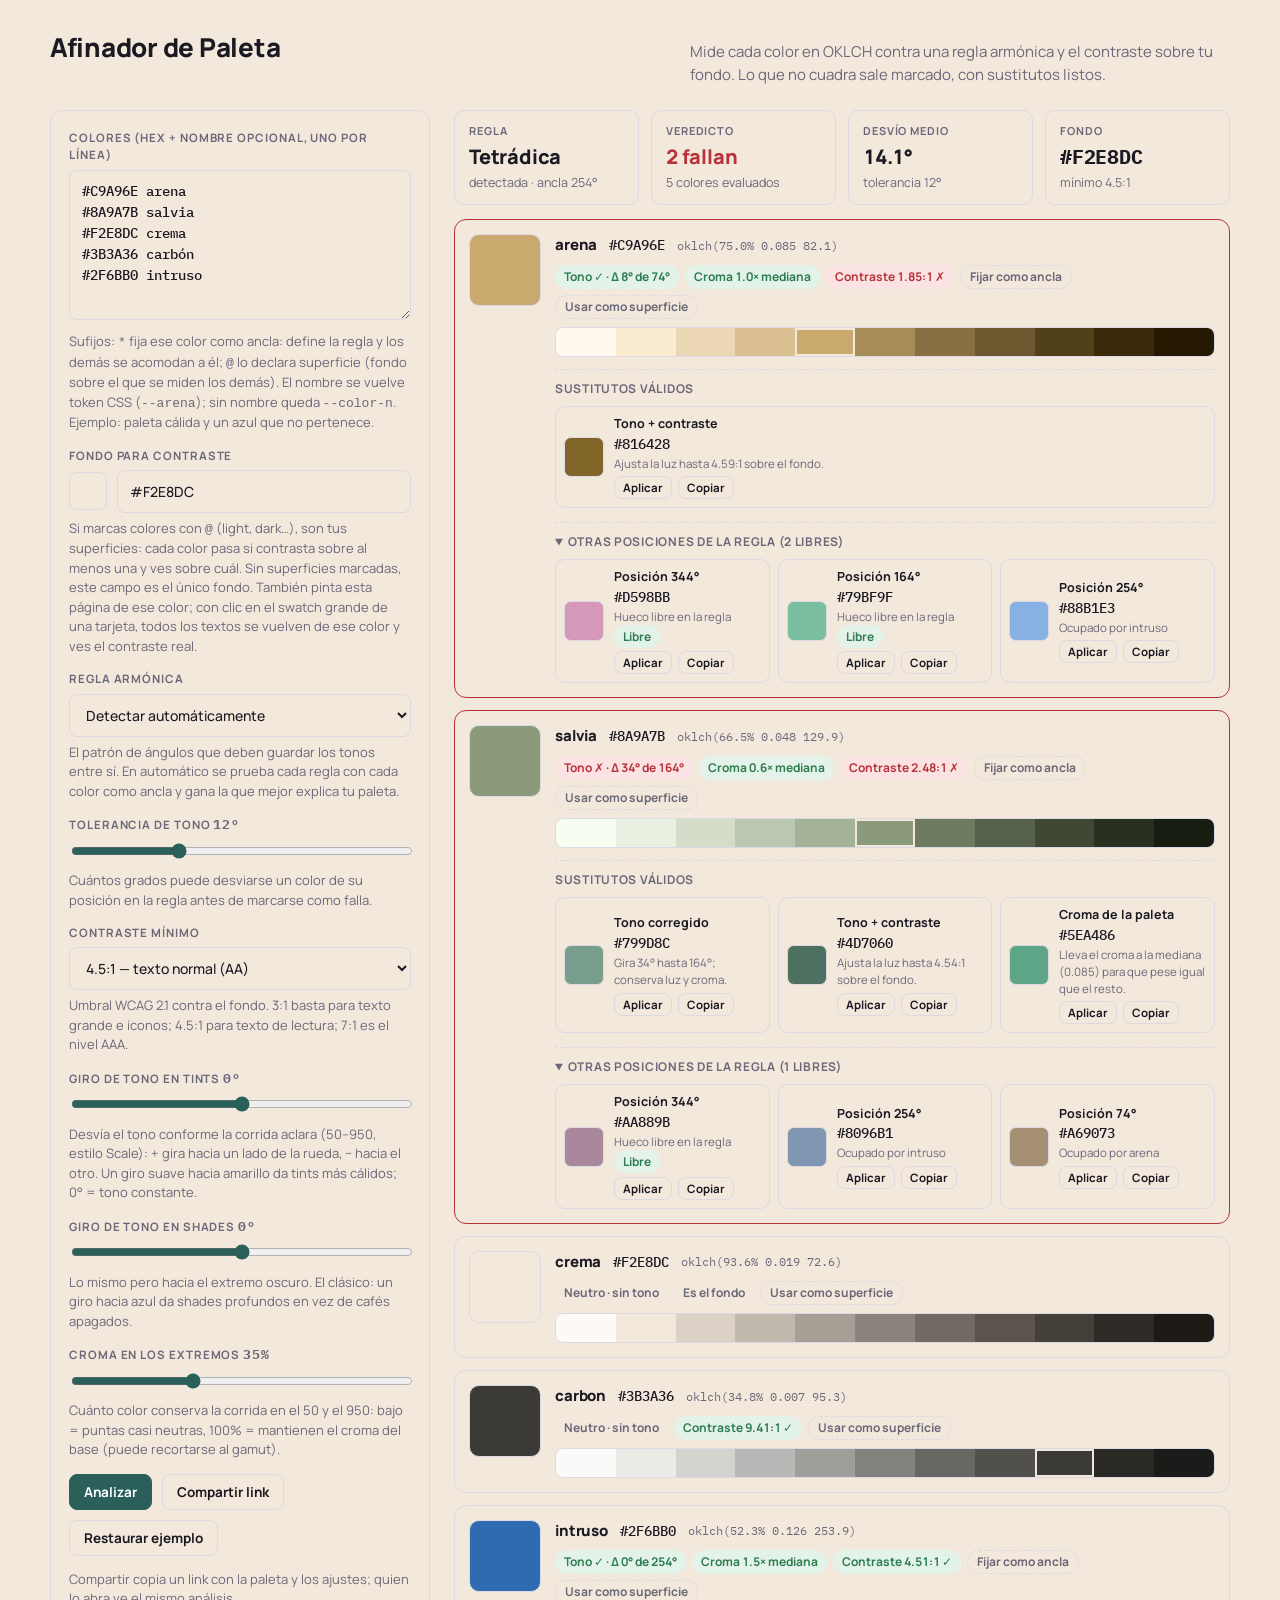
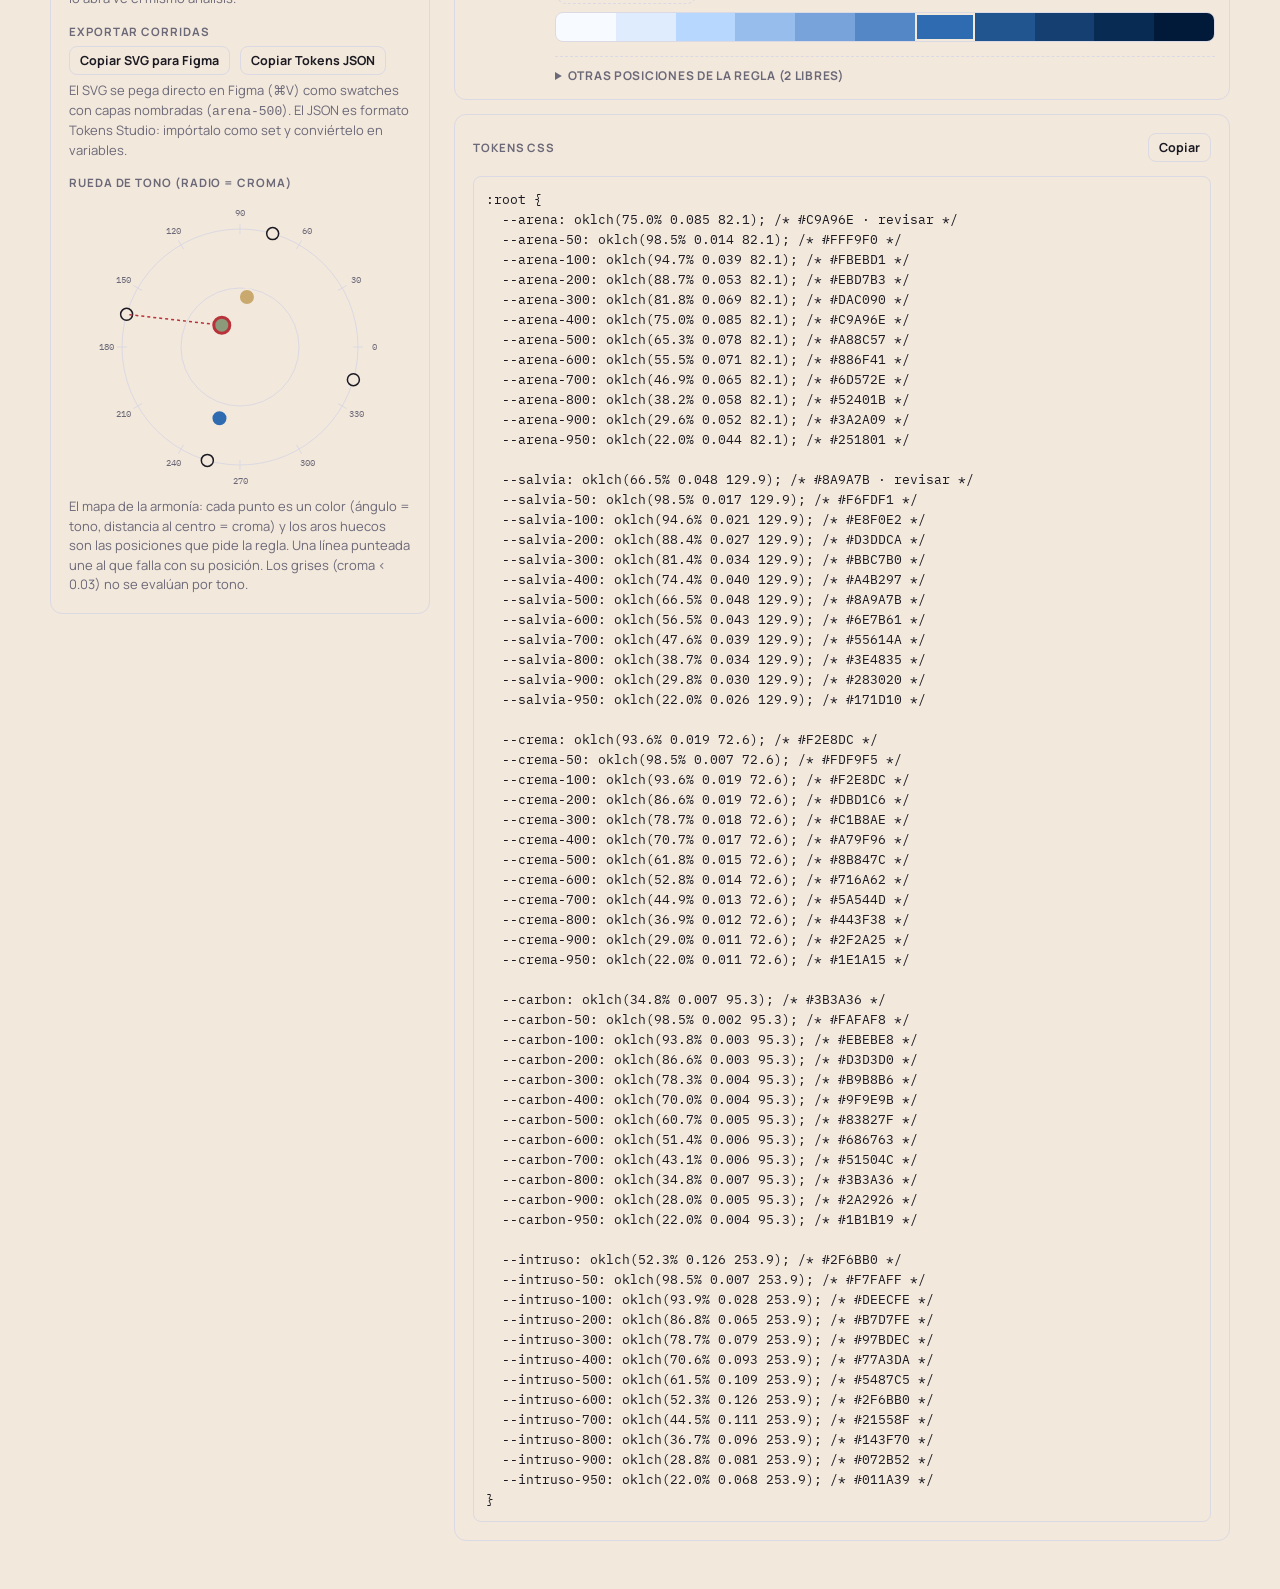
==== commit 72f26a08: "Superficies: marcar light/dark con @ y medir contraste sobre cada una Un color pasa si contrasta sob" ====
--- a/index.html
+++ b/index.html
@@ -29,7 +29,7 @@
 #F2E8DC crema
 #3B3A36 carbón
 #2F6BB0 intruso</textarea>
-        <p class="hint" style="margin-top:6px">Un <code>*</code> al final fija ese color como ancla: define la regla y los demás se acomodan a él. El nombre se vuelve token CSS (<code>--arena</code>); sin nombre queda <code>--color-n</code>. Ejemplo: paleta cálida y un azul que no pertenece.</p>
+        <p class="hint" style="margin-top:6px">Sufijos: <code>*</code> fija ese color como ancla: define la regla y los demás se acomodan a él; <code>@</code> lo declara superficie (fondo sobre el que se miden los demás). El nombre se vuelve token CSS (<code>--arena</code>); sin nombre queda <code>--color-n</code>. Ejemplo: paleta cálida y un azul que no pertenece.</p>
       </div>
       <div>
         <label class="lbl" for="bg">Fondo para contraste</label>
@@ -37,7 +37,7 @@
           <div class="swatch-in" id="bgSw"></div>
           <input class="grow" type="text" id="bg" value="#F2E8DC" spellcheck="false">
         </div>
-        <p class="hint" style="margin-top:6px">El color sobre el que se mide cada contraste: usa el fondo real de tu página o sección. También pinta esta página de ese color; con clic en el swatch grande de una tarjeta, todos los textos se vuelven de ese color y ves el contraste real.</p>
+        <p class="hint" style="margin-top:6px">Si marcas colores con <code>@</code> (light, dark…), son tus superficies: cada color pasa si contrasta sobre al menos una y ves sobre cuál. Sin superficies marcadas, este campo es el único fondo. También pinta esta página de ese color; con clic en el swatch grande de una tarjeta, todos los textos se vuelven de ese color y ves el contraste real.</p>
       </div>
       <div>
         <label class="lbl" for="rule">Regla armónica</label>
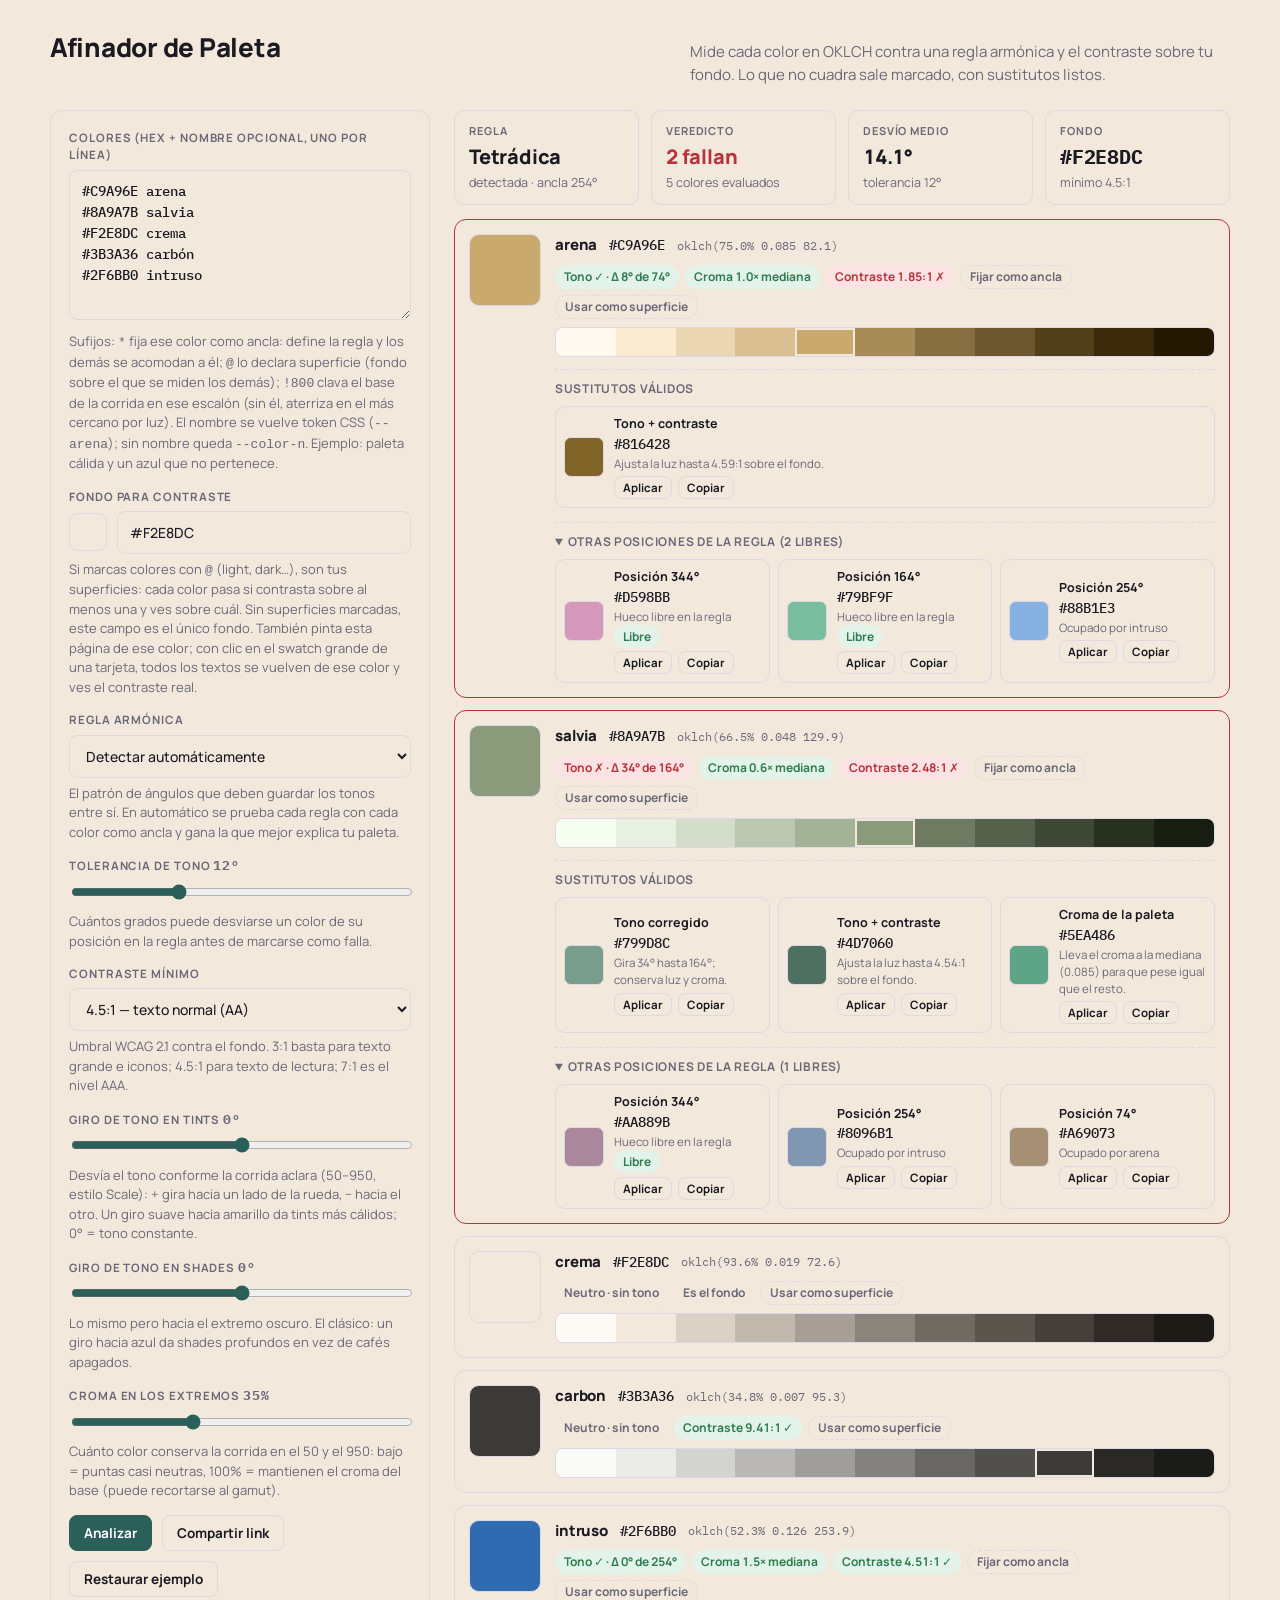
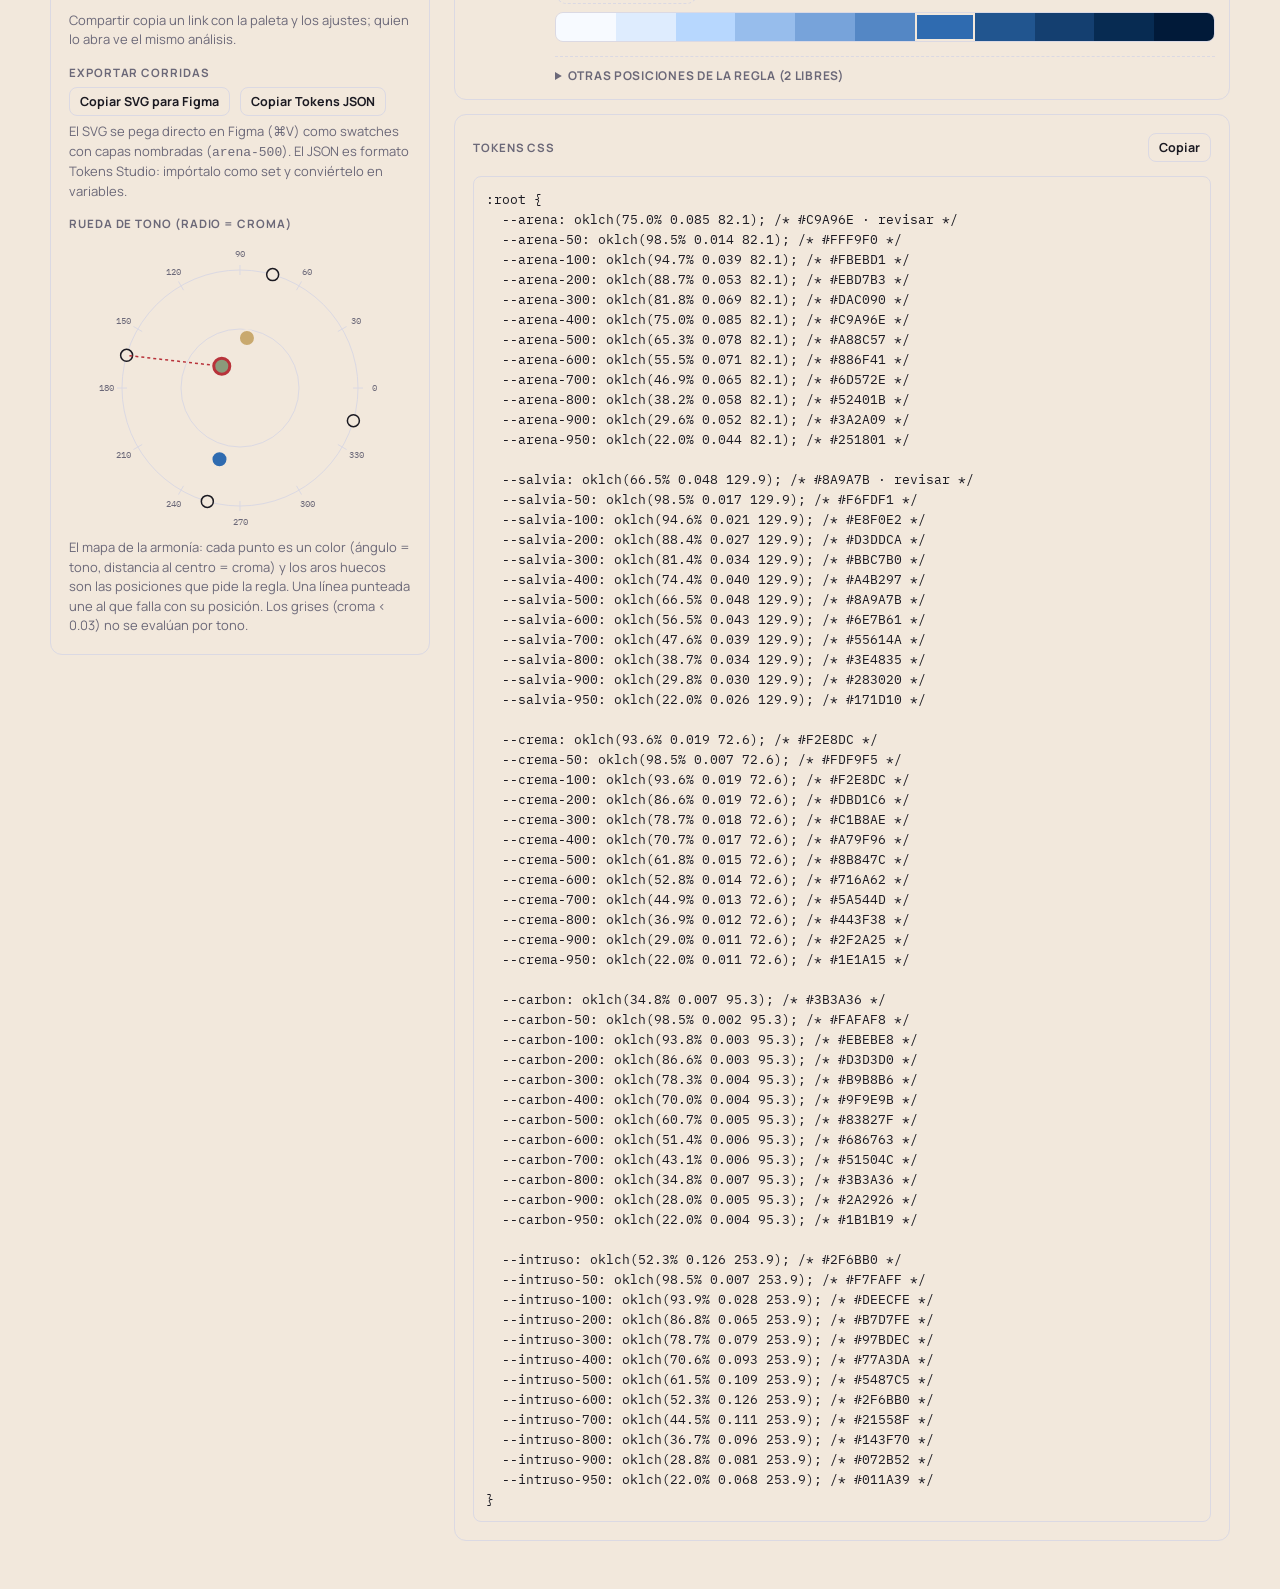
==== commit 0f86d7da: "Import de Figma robusto: colecciones de color, cualquier prefijo y escalón base preservado - El sele" ====
--- a/index.html
+++ b/index.html
@@ -29,7 +29,7 @@
 #F2E8DC crema
 #3B3A36 carbón
 #2F6BB0 intruso</textarea>
-        <p class="hint" style="margin-top:6px">Sufijos: <code>*</code> fija ese color como ancla: define la regla y los demás se acomodan a él; <code>@</code> lo declara superficie (fondo sobre el que se miden los demás). El nombre se vuelve token CSS (<code>--arena</code>); sin nombre queda <code>--color-n</code>. Ejemplo: paleta cálida y un azul que no pertenece.</p>
+        <p class="hint" style="margin-top:6px">Sufijos: <code>*</code> fija ese color como ancla: define la regla y los demás se acomodan a él; <code>@</code> lo declara superficie (fondo sobre el que se miden los demás); <code>!800</code> clava el base de la corrida en ese escalón (sin él, aterriza en el más cercano por luz). El nombre se vuelve token CSS (<code>--arena</code>); sin nombre queda <code>--color-n</code>. Ejemplo: paleta cálida y un azul que no pertenece.</p>
       </div>
       <div>
         <label class="lbl" for="bg">Fondo para contraste</label>
